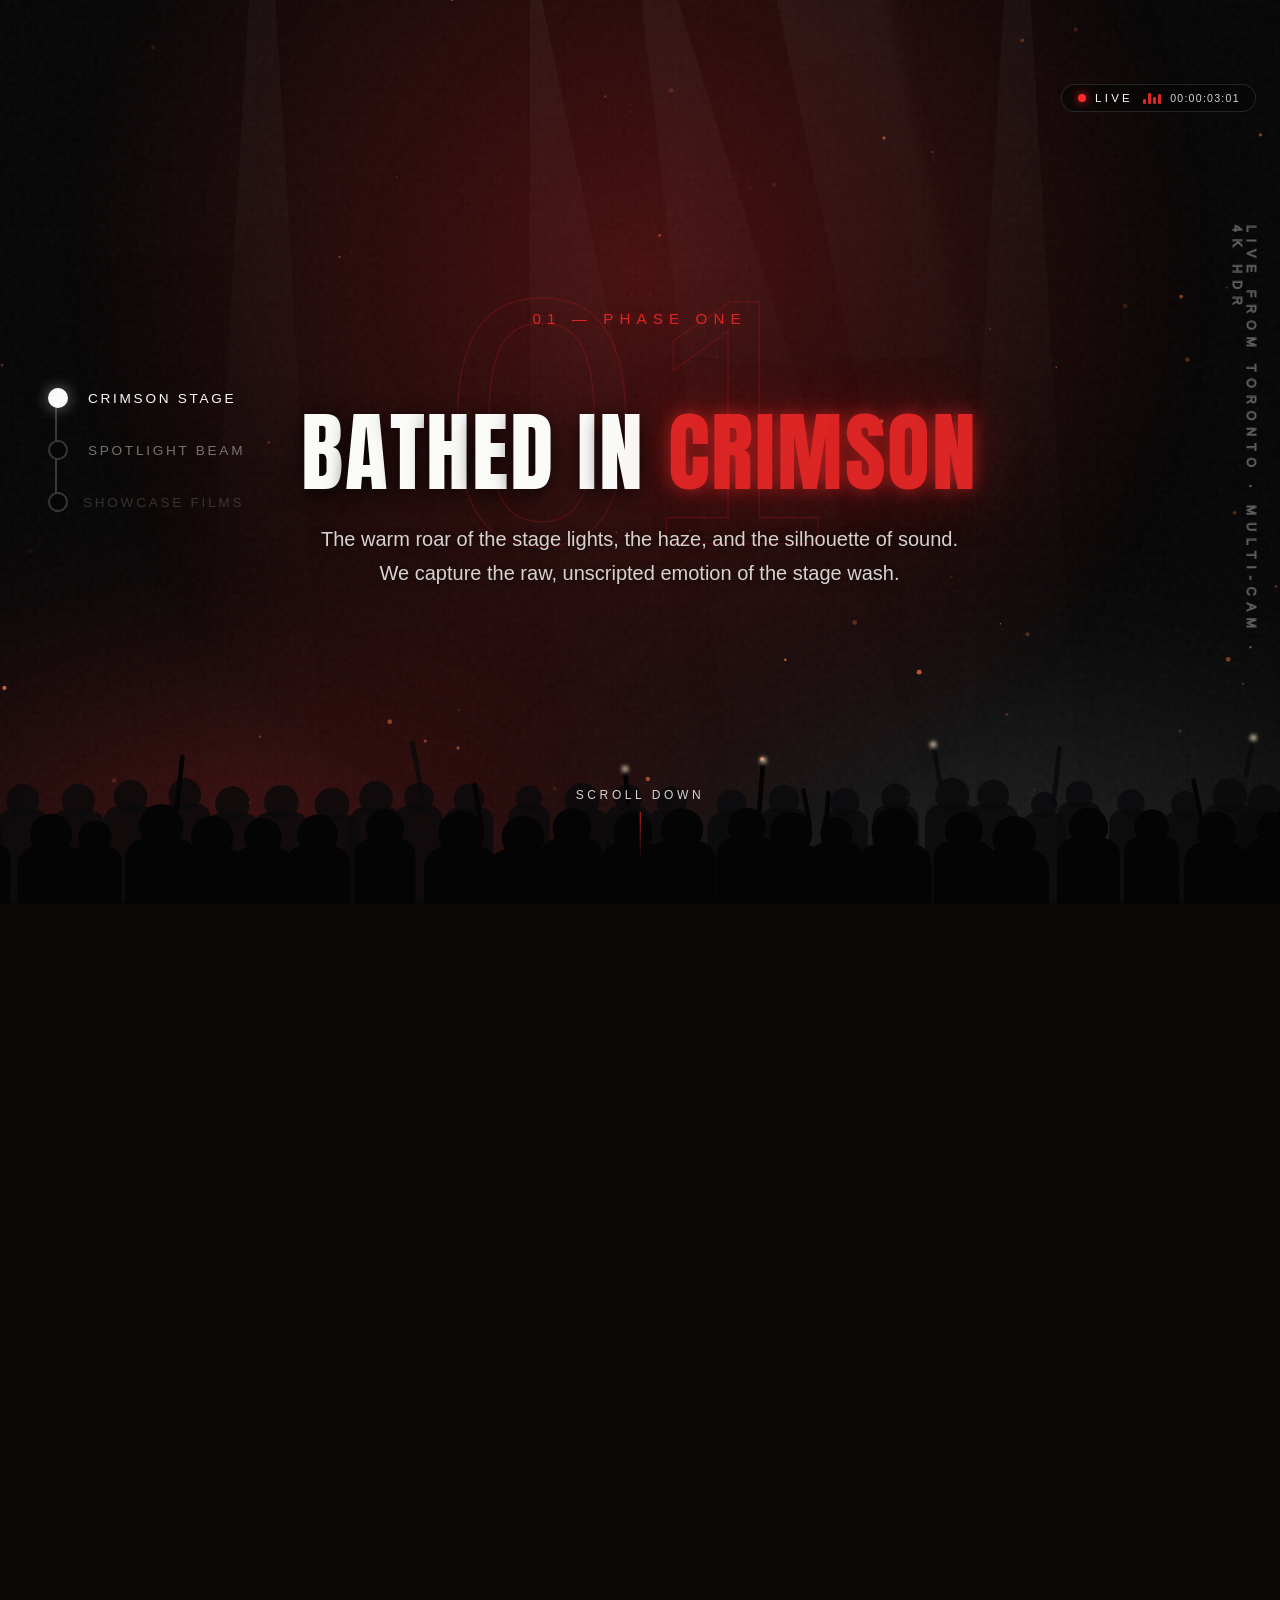
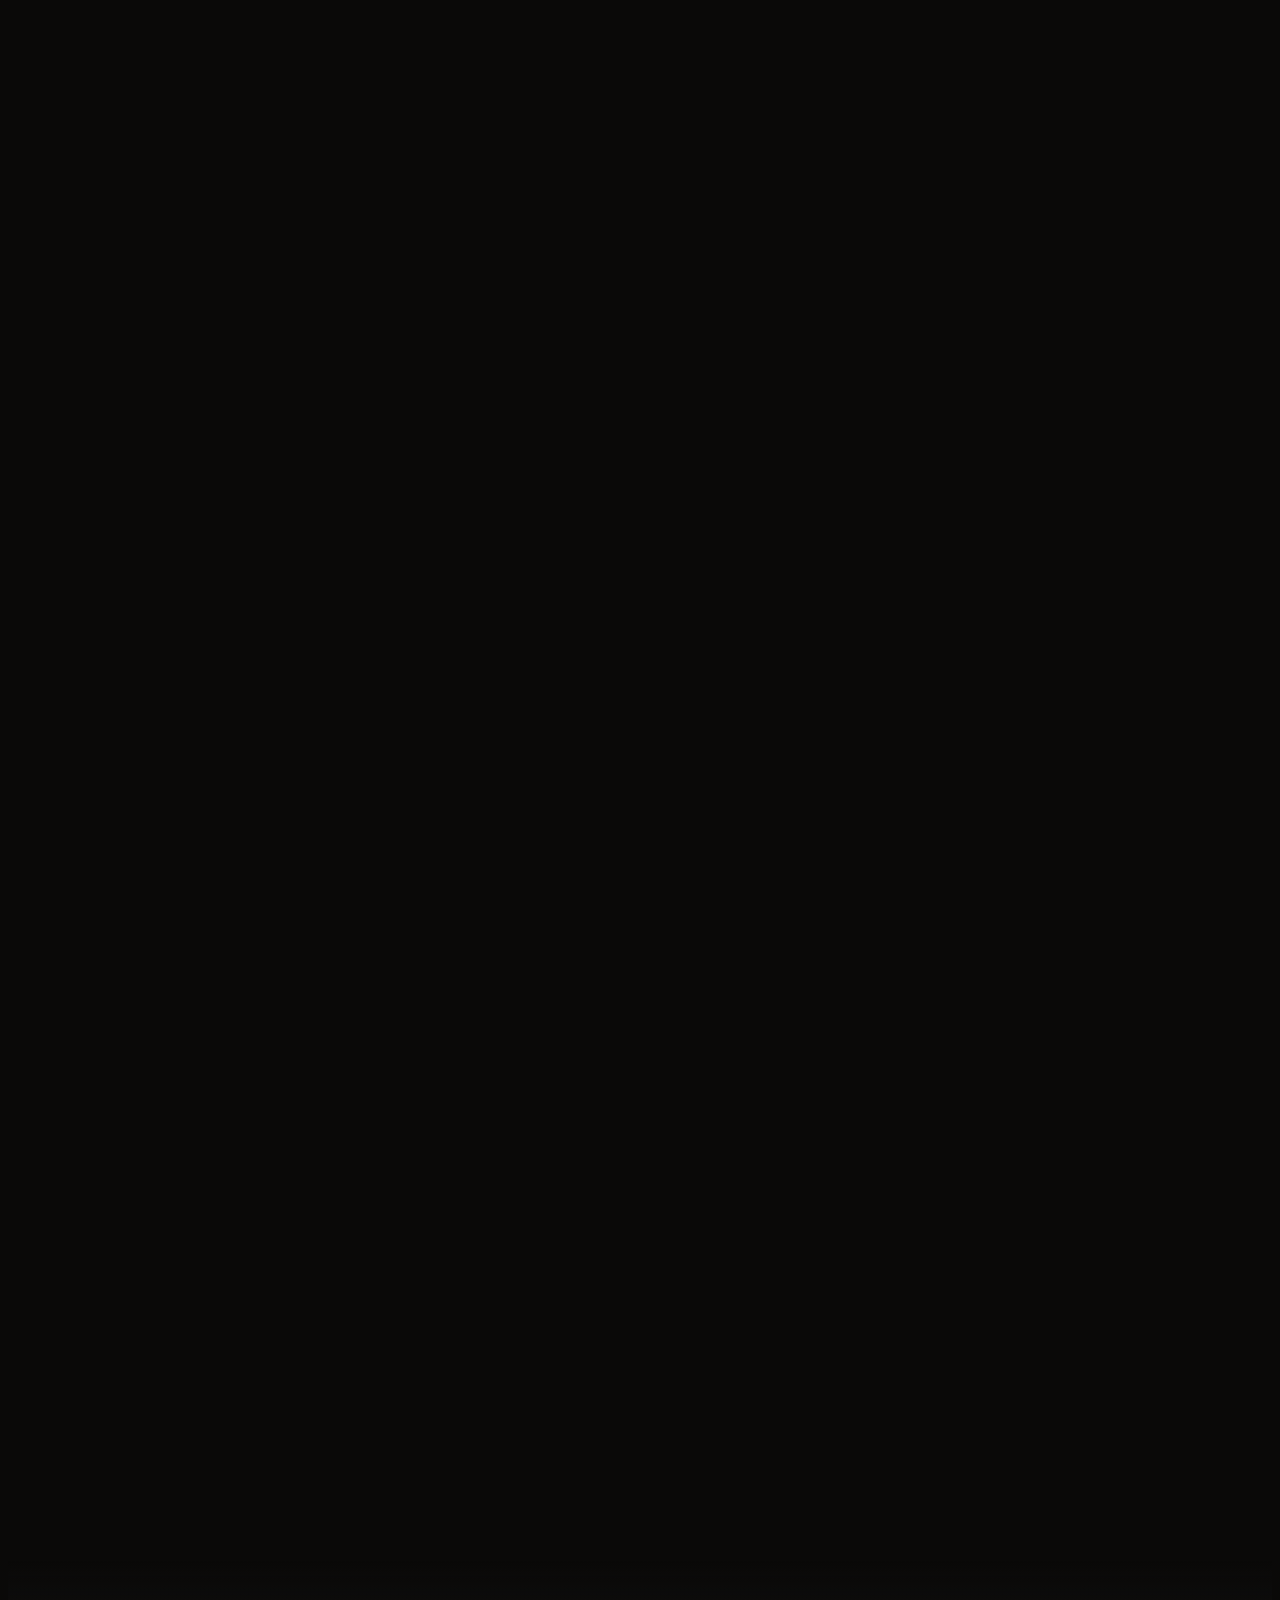
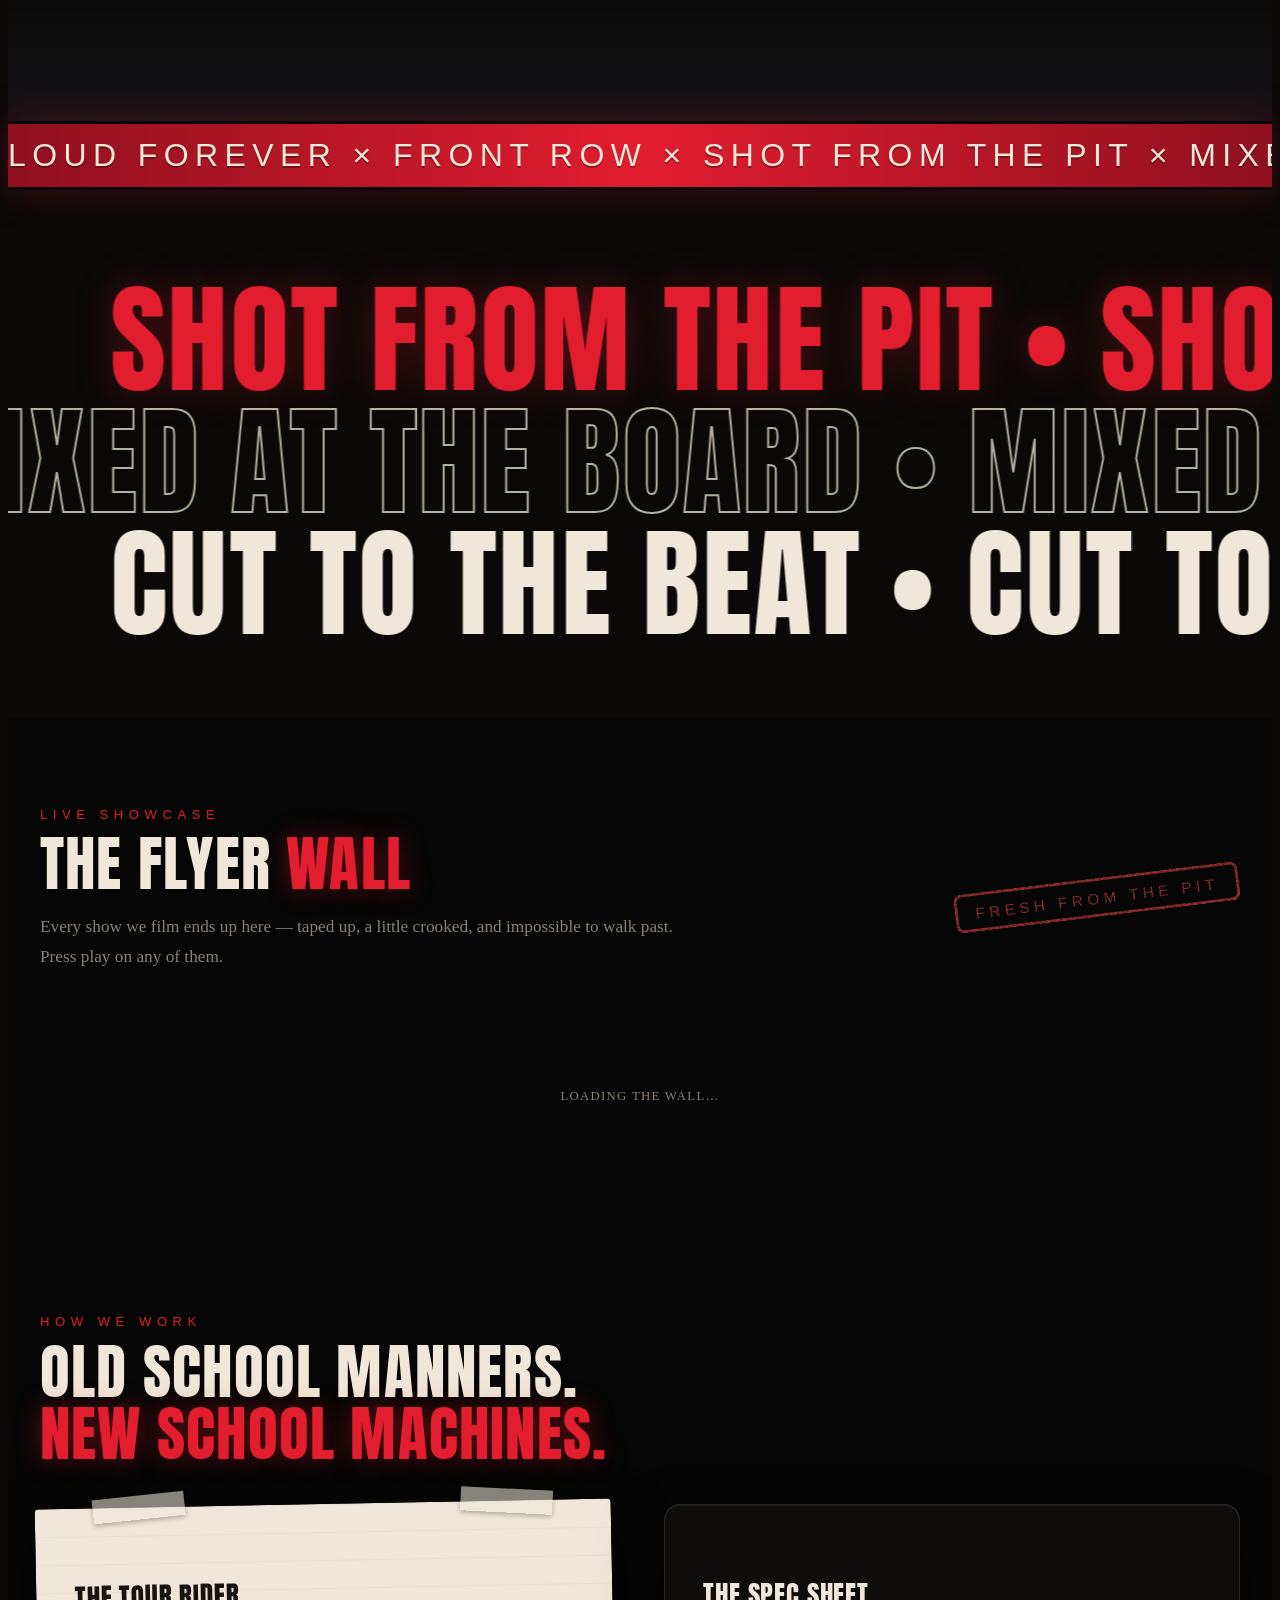
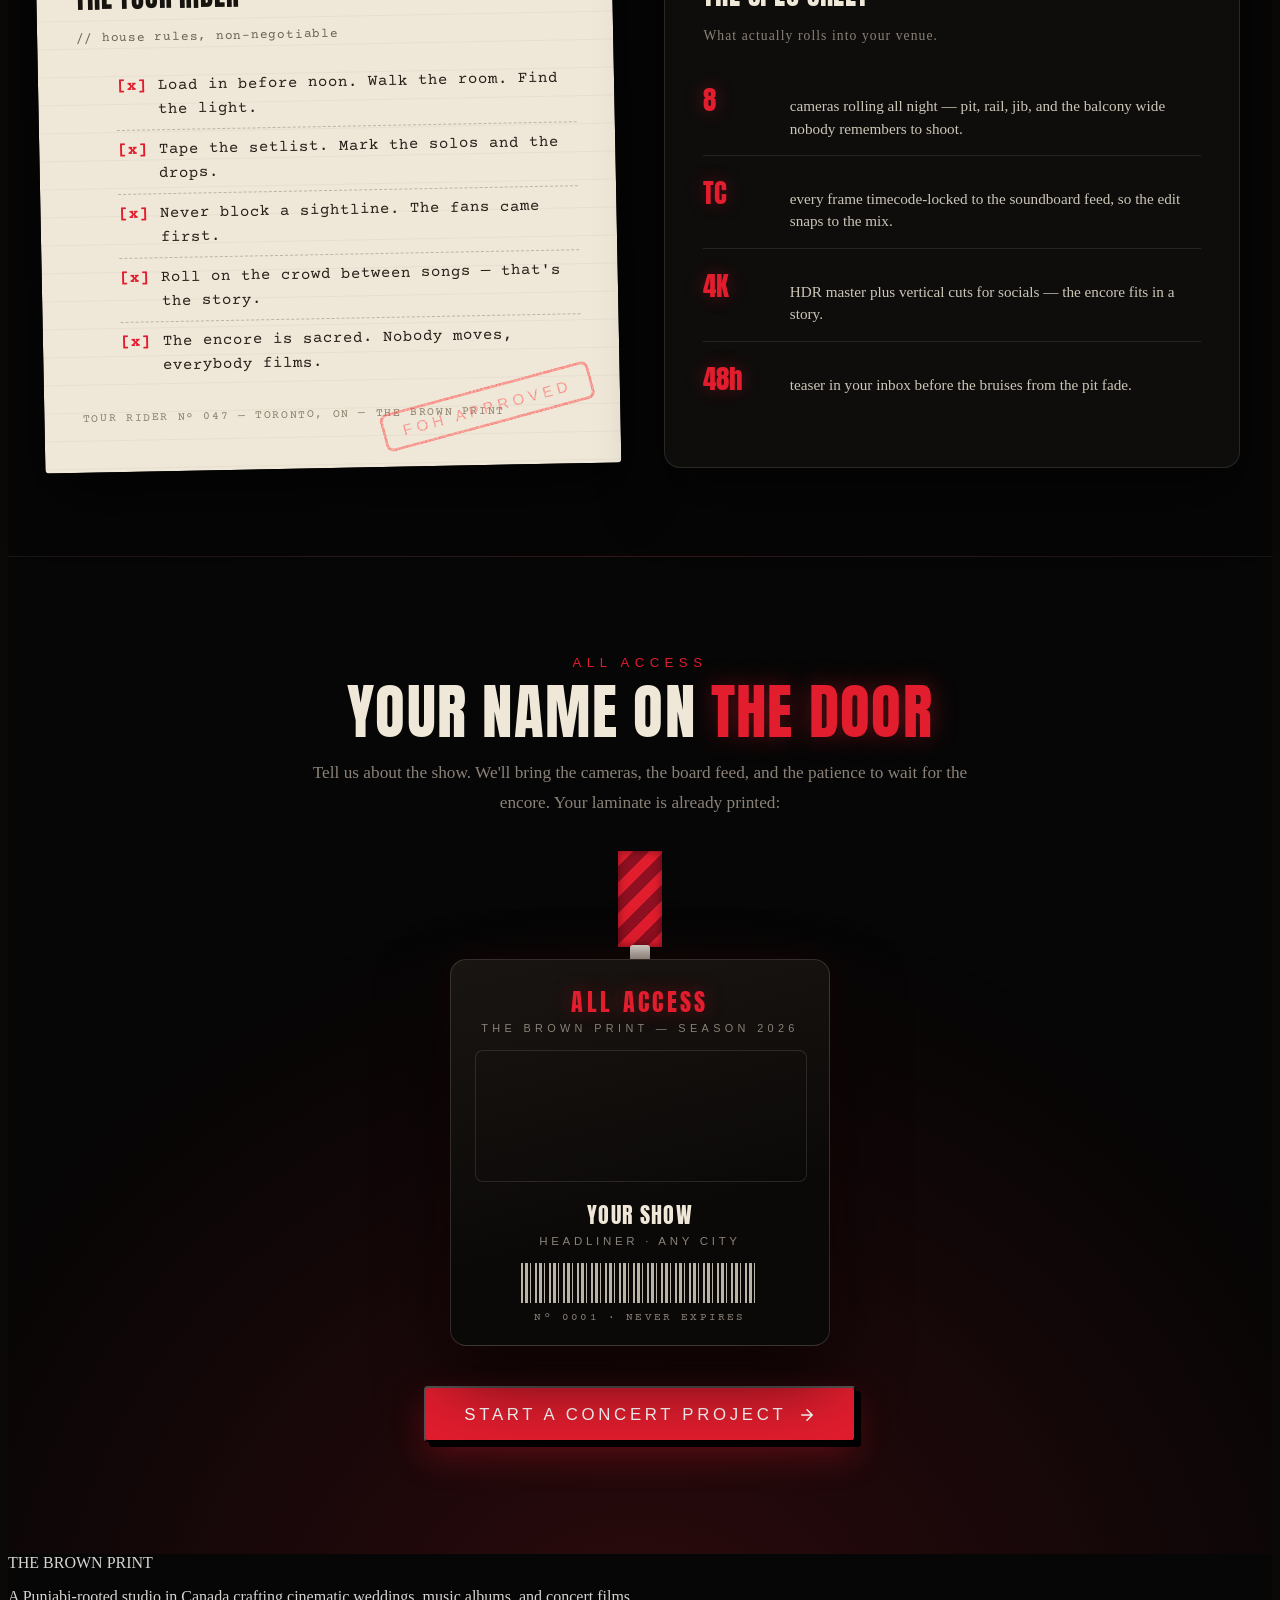
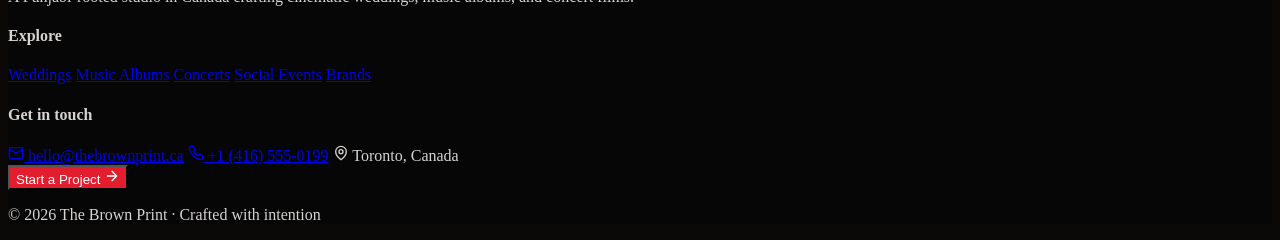
==== concert5.html @ 289895ee "Add files via upload" ====
<!doctype html>
<html lang="en">

<head>
  <meta charset="UTF-8" />
  <meta name="viewport" content="width=device-width, initial-scale=1.0" />
  <script>document.documentElement.classList.add(("startViewTransition" in document) ? "vt-native" : "vt-fallback");</script>
  <title>The Poster Edition — Concert Films — The Brown Print</title>
  <meta name="description"
    content="Concert films by The Brown Print, printed like a gig poster — marquee lights, flyer walls, tour riders, and an all-access pass with your name on it." />
  <meta name="theme-color" content="#0a0908" />
  <link rel="icon"
    href="data:image/svg+xml,%3Csvg xmlns='http://www.w3.org/2000/svg' viewBox='0 0 64 64'%3E%3Crect width='64' height='64' rx='12' fill='%230c0a09'/%3E%3Ctext x='32' y='45' font-family='Georgia,serif' font-size='36' font-style='italic' fill='%23f59e0b' text-anchor='middle'%3EB%3C/text%3E%3C/svg%3E" />
  <link rel="preconnect" href="https://fonts.googleapis.com" />
  <link rel="preconnect" href="https://fonts.gstatic.com" crossorigin />

  <link rel="stylesheet" href="css/style.css" />
  <link rel="stylesheet" href="css/enhancements.css" />
  <link rel="stylesheet" href="css/tbp-transition.css" />
  <!-- Page faces: straight poster grotesque + typewriter for the rider -->
  <link href="https://fonts.googleapis.com/css2?family=Anton&family=Courier+Prime:wght@400;700&display=swap"
    rel="stylesheet" />

  <script id="tbp-arriving-init">
    try {
      if (sessionStorage.getItem("tbp-wipe")) {
        document.documentElement.classList.add("tbp-arriving");
      }
    } catch (e) { }
  </script>

  <style>
    /* ============================================================
       CONCERT5 — THE POSTER EDITION
       Old school: marquee bulbs, gig-flyer wall, tour rider paper,
       rubber stamps, backstage pass on a lanyard.
       Fully modern: giant kinetic type, halftone print texture,
       neo-brutalist buttons, tight mosaic grid.
       ============================================================ */

    :root {
      --m5-ink: #0a0908;
      --m5-coal: #131110;
      --m5-paper: #efe7d7;
      --m5-paper-dark: #e0d5bd;
      --m5-red: #e11d2e;
      --m5-red-deep: #8f1020;
      --m5-bulb: #ffc95e;
      --m5-smoke: #8a8177;
    }

    html,
    body {
      background-color: var(--m5-ink);
    }

    body.m5-page {
      color: var(--m5-paper);
      overflow-x: hidden;
    }

    /* This page speaks poster-red: nav, buttons, focus rings */
    body.m5-page .nav-link.active,
    body.m5-page .nav-link:hover {
      color: #ff4d4d;
    }

    body.m5-page .nav-cta {
      background: var(--m5-red);
      color: #fff;
    }

    body.m5-page .nav-cta:hover {
      background: #ff4d4d;
    }

    body.m5-page .footer .btn-amber {
      background: var(--m5-red);
      color: #fff;
    }

    body.m5-page .footer .btn-amber:hover {
      background: #ff4d4d;
    }

    body.m5-page a:focus-visible,
    body.m5-page button:focus-visible {
      outline-color: #ff4d4d;
    }

    /* ---------- PRINT TEXTURE (halftone over everything) ---------- */
    .m5-halftone {
      position: fixed;
      inset: 0;
      z-index: 3;
      pointer-events: none;
      opacity: 0.05;
      background-image: radial-gradient(circle, #fff 1px, transparent 1.3px);
      background-size: 6px 6px;
      mix-blend-mode: overlay;
    }

    /* ---------- TYPE HELPERS ---------- */
    .m5-anton {
      font-family: 'Anton', 'Bebas Neue', sans-serif;
      font-weight: 400;
      text-transform: uppercase;
    }

    .m5-kicker {
      font-family: 'Bebas Neue', sans-serif;
      font-size: 0.82rem;
      letter-spacing: 0.42em;
      text-transform: uppercase;
      color: var(--m5-red);
    }

    .m5-h2 {
      font-family: 'Anton', 'Bebas Neue', sans-serif;
      font-weight: 400;
      font-size: clamp(2.2rem, 5.5vw, 3.8rem);
      line-height: 1.02;
      letter-spacing: 0.02em;
      text-transform: uppercase;
      color: var(--m5-paper);
      margin: 0.6rem 0 1rem;
    }

    .m5-h2 .red {
      color: var(--m5-red);
      text-shadow: 0 0 26px rgba(225, 29, 46, 0.4);
    }

    .m5-lead {
      color: var(--m5-smoke);
      font-size: 1.08rem;
      line-height: 1.75;
      max-width: 42rem;
    }

    /* ============================================================
       HERO — THE MARQUEE
       ============================================================ */
    .m5-hero {
      position: relative;
      min-height: 100vh;
      min-height: 100svh;
      display: flex;
      flex-direction: column;
      align-items: center;
      justify-content: center;
      gap: 2.25rem;
      padding: 7.5rem 1.25rem 4.5rem;
      overflow: hidden;
      background:
        linear-gradient(to bottom, rgba(10, 9, 8, 0.82), rgba(10, 9, 8, 0.55) 45%, var(--m5-ink)),
        url("media/concert3/bg1.jpeg") center 30% / cover no-repeat;
    }

    .m5-hero::after {
      content: "";
      position: absolute;
      inset: 0;
      background: radial-gradient(ellipse at 50% 42%, transparent 35%, rgba(5, 4, 4, 0.75));
      pointer-events: none;
    }

    /* the sign itself */
    .m5-marquee {
      position: relative;
      z-index: 2;
      max-width: 56rem;
      width: min(100%, 56rem);
      padding: clamp(1.6rem, 3.5vw, 2.4rem);
      background: linear-gradient(180deg, #1b1510, #0c0a08);
      border-radius: 14px;
      box-shadow:
        0 40px 90px rgba(0, 0, 0, 0.75),
        0 0 70px rgba(255, 201, 94, 0.12),
        inset 0 1px 0 rgba(255, 255, 255, 0.06);
    }

    .m5-marquee-inner {
      position: relative;
      border: 2px solid rgba(255, 201, 94, 0.28);
      border-radius: 8px;
      padding: clamp(1.8rem, 4.5vw, 3.2rem) clamp(1.25rem, 5vw, 3.5rem);
      text-align: center;
      background:
        radial-gradient(circle at 50% -10%, rgba(255, 201, 94, 0.12), transparent 55%),
        #0b0908;
    }

    .m5-presents {
      display: block;
      font-family: 'Bebas Neue', sans-serif;
      font-size: 0.8rem;
      letter-spacing: 0.5em;
      text-transform: uppercase;
      color: var(--m5-bulb);
      margin-bottom: 1.1rem;
      opacity: 0.9;
    }

    .m5-title {
      font-family: 'Anton', 'Bebas Neue', sans-serif;
      font-weight: 400;
      font-size: clamp(2.5rem, 7.5vw, 5.4rem);
      line-height: 1.02;
      letter-spacing: 0.02em;
      text-transform: uppercase;
      color: #f8f1e0;
      text-shadow: 0 0 34px rgba(255, 201, 94, 0.3), 0 4px 0 rgba(0, 0, 0, 0.55);
    }

    .m5-title .red {
      display: block;
      color: var(--m5-red);
      text-shadow: 0 0 30px rgba(225, 29, 46, 0.55), 0 4px 0 rgba(0, 0, 0, 0.55);
    }

    /* chasing bulbs around the sign */
    .m5-bulbs {
      position: absolute;
      inset: 9px;
      pointer-events: none;
    }

    .m5-bulb {
      position: absolute;
      width: 9px;
      height: 9px;
      border-radius: 50%;
      transform: translate(-50%, -50%);
      background: #4a3418;
      animation: m5BulbGlow 1.05s linear infinite;
    }

    @keyframes m5BulbGlow {

      0%,
      100% {
        background: #4a3418;
        box-shadow: none;
      }

      50% {
        background: var(--m5-bulb);
        box-shadow: 0 0 10px 2px rgba(255, 201, 94, 0.85);
      }
    }

    /* TONIGHT ONLY sticker — 12-point starburst */
    .m5-burst {
      position: absolute;
      top: -34px;
      right: -18px;
      z-index: 3;
      width: 122px;
      height: 122px;
      display: flex;
      flex-direction: column;
      align-items: center;
      justify-content: center;
      gap: 0.1rem;
      text-align: center;
      background: var(--m5-red);
      color: #fff;
      clip-path: polygon(100% 50%, 86.7% 59.8%, 93.3% 75%, 76.9% 76.9%, 75% 93.3%, 59.8% 86.7%, 50% 100%, 40.2% 86.7%, 25% 93.3%, 23.1% 76.9%, 6.7% 75%, 13.3% 59.8%, 0% 50%, 13.3% 40.2%, 6.7% 25%, 23.1% 23.1%, 25% 6.7%, 40.2% 13.3%, 50% 0%, 59.8% 13.3%, 75% 6.7%, 76.9% 23.1%, 93.3% 25%, 86.7% 40.2%);
      font-family: 'Bebas Neue', sans-serif;
      letter-spacing: 0.14em;
      text-transform: uppercase;
      animation: m5Wobble 6s ease-in-out infinite alternate;
      filter: drop-shadow(0 10px 22px rgba(225, 29, 46, 0.45));
    }

    .m5-burst b {
      font-size: 1.05rem;
      font-weight: 400;
      line-height: 1;
    }

    .m5-burst small {
      font-size: 0.58rem;
      letter-spacing: 0.28em;
      opacity: 0.9;
    }

    @keyframes m5Wobble {
      from {
        transform: rotate(6deg);
      }

      to {
        transform: rotate(16deg);
      }
    }

    /* date strip under the sign */
    .m5-datestrip {
      position: relative;
      z-index: 2;
      display: flex;
      flex-wrap: wrap;
      justify-content: center;
      gap: 0.4rem 1.4rem;
      font-family: 'Bebas Neue', sans-serif;
      font-size: 0.85rem;
      letter-spacing: 0.3em;
      text-transform: uppercase;
      color: var(--m5-smoke);
    }

    .m5-datestrip strong {
      color: var(--m5-paper);
      font-weight: 400;
    }

    .m5-datestrip .sep {
      color: var(--m5-red);
    }

    .m5-scrollcue {
      position: relative;
      z-index: 2;
      display: flex;
      flex-direction: column;
      align-items: center;
      gap: 0.55rem;
      font-family: 'Bebas Neue', sans-serif;
      font-size: 0.72rem;
      letter-spacing: 0.34em;
      text-transform: uppercase;
      color: var(--m5-smoke);
    }

    .m5-scrollcue i {
      width: 1px;
      height: 44px;
      background: linear-gradient(to bottom, var(--m5-red), transparent);
      animation: m5Cue 2s ease-in-out infinite;
    }

    @keyframes m5Cue {

      0%,
      100% {
        transform: scaleY(0.35);
        opacity: 0.25;
      }

      50% {
        transform: scaleY(1);
        opacity: 1;
      }
    }

    /* ============================================================
       RED MARQUEE TICKER
       ============================================================ */
    .m5-ticker {
      position: relative;
      overflow: hidden;
      white-space: nowrap;
      padding: 0.8rem 0;
      background: linear-gradient(90deg, var(--m5-red-deep), var(--m5-red) 50%, var(--m5-red-deep));
      border-top: 3px solid var(--m5-ink);
      border-bottom: 3px solid var(--m5-ink);
      box-shadow: 0 0 40px rgba(225, 29, 46, 0.25);
      pointer-events: none;
    }

    .m5-ticker-track {
      display: inline-flex;
      will-change: transform;
      animation: m5Ticker 28s linear infinite;
    }

    .m5-ticker-track>span {
      display: inline-block;
      padding-right: 2.4rem;
      font-family: 'Bebas Neue', sans-serif;
      font-size: clamp(1.3rem, 2.6vw, 2rem);
      letter-spacing: 0.2em;
      text-transform: uppercase;
      color: var(--m5-paper);
      text-shadow: 0 2px 0 rgba(0, 0, 0, 0.3);
    }

    @keyframes m5Ticker {
      to {
        transform: translateX(-50%);
      }
    }

    /* ============================================================
       KINETIC TYPE — rows slide against the scroll
       ============================================================ */
    .m5-kinetic {
      padding: 5.5rem 0 4.5rem;
      overflow: hidden;
      background: var(--m5-ink);
    }

    .m5-row {
      display: block;
      text-align: center;
      white-space: nowrap;
      font-family: 'Anton', 'Bebas Neue', sans-serif;
      font-weight: 400;
      font-size: clamp(3rem, 9.5vw, 7.5rem);
      line-height: 1.02;
      letter-spacing: 0.02em;
      text-transform: uppercase;
      will-change: transform;
    }

    .m5-row--red {
      color: var(--m5-red);
      text-shadow: 0 0 40px rgba(225, 29, 46, 0.3);
    }

    .m5-row--outline {
      color: transparent;
      -webkit-text-stroke: 2px rgba(239, 231, 215, 0.75);
    }

    .m5-row--paper {
      color: var(--m5-paper);
    }

    @supports not (-webkit-text-stroke: 1px #fff) {
      .m5-row--outline {
        color: rgba(239, 231, 215, 0.35);
      }
    }

    /* ============================================================
       THE FLYER WALL (video grid from content.js)
       ============================================================ */
    .m5-section {
      position: relative;
      max-width: 76rem;
      margin: 0 auto;
      padding: 5.5rem 2rem;
    }

    .m5-head {
      display: flex;
      align-items: flex-end;
      justify-content: space-between;
      gap: 2rem;
      flex-wrap: wrap;
      margin-bottom: 1rem;
    }

    /* rubber stamp */
    .m5-stamp {
      flex-shrink: 0;
      align-self: center;
      font-family: 'Bebas Neue', sans-serif;
      font-size: 0.95rem;
      letter-spacing: 0.3em;
      text-transform: uppercase;
      color: #ff4d4d;
      border: 3px solid #ff4d4d;
      border-radius: 8px;
      padding: 0.55rem 1.1rem 0.45rem;
      transform: rotate(-7deg);
      opacity: 0.85;
      mask-image: url("data:image/svg+xml,%3Csvg xmlns='http://www.w3.org/2000/svg' width='120' height='120'%3E%3Cfilter id='r'%3E%3CfeTurbulence type='fractalNoise' baseFrequency='0.55' numOctaves='2'/%3E%3CfeColorMatrix values='0 0 0 0 1 0 0 0 0 1 0 0 0 0 1 0 0 0 0.9 0.12'/%3E%3C/filter%3E%3Crect width='120' height='120' fill='%23fff' filter='url(%23r)'/%3E%3C/svg%3E");
      -webkit-mask-image: url("data:image/svg+xml,%3Csvg xmlns='http://www.w3.org/2000/svg' width='120' height='120'%3E%3Cfilter id='r'%3E%3CfeTurbulence type='fractalNoise' baseFrequency='0.55' numOctaves='2'/%3E%3CfeColorMatrix values='0 0 0 0 1 0 0 0 0 1 0 0 0 0 1 0 0 0 0.9 0.12'/%3E%3C/filter%3E%3Crect width='120' height='120' fill='%23fff' filter='url(%23r)'/%3E%3C/svg%3E");
    }

    /* mosaic of taped flyers */
    #concertGrid {
      margin-top: 2.25rem;
      display: grid;
      grid-template-columns: repeat(4, 1fr);
      grid-auto-rows: 175px;
      grid-auto-flow: dense;
      gap: 1.35rem;
    }

    #concertGrid .work-card.tall {
      grid-row: auto;
    }

    #concertGrid .work-card:nth-child(1) {
      grid-column: span 2;
      grid-row: span 2;
    }

    #concertGrid .work-card:nth-child(3) {
      grid-row: span 2;
    }

    #concertGrid .work-card:nth-child(5),
    #concertGrid .work-card:nth-child(6) {
      grid-column: span 2;
    }

    /* flyer look: cream print border, tape, tilt */
    body.m5-page .work-card {
      position: relative;
      border-radius: 3px;
      overflow: hidden;
      border: none;
      background: var(--m5-paper);
      box-shadow: 0 18px 38px rgba(0, 0, 0, 0.55);
      transition: transform 0.45s cubic-bezier(0.2, 0.8, 0.2, 1), box-shadow 0.45s ease;
    }

    body.m5-page .work-card img {
      position: absolute;
      inset: 9px;
      width: calc(100% - 18px);
      height: calc(100% - 18px);
      object-fit: cover;
      filter: saturate(0.92) contrast(1.04);
      transition: transform 0.7s cubic-bezier(0.2, 0.8, 0.2, 1);
    }

    body.m5-page .work-card:hover img {
      transform: scale(1.045);
    }

    #concertGrid .work-card:nth-child(odd) {
      transform: rotate(-1.1deg);
    }

    #concertGrid .work-card:nth-child(even) {
      transform: rotate(0.9deg);
    }

    #concertGrid .work-card:hover {
      transform: rotate(0deg) translateY(-8px);
      box-shadow: 0 30px 55px rgba(0, 0, 0, 0.65), 0 0 30px rgba(225, 29, 46, 0.15);
      z-index: 4;
    }

    /* masking tape across the top of every flyer */
    body.m5-page .work-card::before {
      content: "";
      position: absolute;
      top: 1px;
      left: 50%;
      width: 96px;
      height: 20px;
      transform: translateX(-50%) rotate(-2.5deg);
      background: rgba(240, 235, 218, 0.5);
      box-shadow: 0 2px 5px rgba(0, 0, 0, 0.3);
      z-index: 6;
      pointer-events: none;
    }

    #concertGrid .work-card:nth-child(even)::before {
      transform: translateX(-50%) rotate(2deg);
    }

    /* headliner corner banner on the lead flyer */
    #concertGrid .work-card:nth-child(1)::after {
      content: "Headliner";
      position: absolute;
      top: 22px;
      left: -34px;
      z-index: 6;
      transform: rotate(-45deg);
      width: 150px;
      text-align: center;
      font-family: 'Bebas Neue', sans-serif;
      font-size: 0.78rem;
      letter-spacing: 0.3em;
      text-transform: uppercase;
      padding: 0.4rem 0 0.3rem;
      background: var(--m5-red);
      color: #fff;
      box-shadow: 0 4px 14px rgba(0, 0, 0, 0.4);
      pointer-events: none;
    }

    body.m5-page .work-card-shade {
      position: absolute;
      inset: 9px;
      z-index: 2;
      background: linear-gradient(to bottom, transparent 42%, rgba(8, 6, 5, 0.92));
      pointer-events: none;
    }

    body.m5-page .work-card-play {
      position: absolute;
      top: 50%;
      left: 50%;
      transform: translate(-50%, -50%) scale(0.9);
      z-index: 4;
      opacity: 0;
      transition: all 0.35s cubic-bezier(0.2, 0.8, 0.2, 1);
    }

    body.m5-page .work-card:hover .work-card-play {
      opacity: 1;
      transform: translate(-50%, -50%) scale(1);
    }

    body.m5-page .play-btn {
      width: 62px;
      height: 62px;
      background: var(--m5-red);
      color: #fff;
      box-shadow: 4px 4px 0 rgba(0, 0, 0, 0.55);
    }

    body.m5-page .work-card-caption {
      position: absolute;
      bottom: 9px;
      left: 9px;
      right: 9px;
      padding: 1.1rem 1.2rem;
      z-index: 4;
      pointer-events: none;
      transform: none;
      background: none;
    }

    body.m5-page .work-card-caption h3 {
      font-family: 'Anton', 'Bebas Neue', sans-serif;
      font-weight: 400;
      font-size: 1.25rem;
      letter-spacing: 0.05em;
      text-transform: uppercase;
      color: #fff;
      margin-bottom: 0.3rem;
      text-shadow: 0 2px 8px rgba(0, 0, 0, 0.5);
    }

    body.m5-page .work-card-caption .meta {
      font-family: 'Bebas Neue', sans-serif;
      font-size: 0.75rem;
      letter-spacing: 0.24em;
      text-transform: uppercase;
      color: #ff6b6b;
    }

    body.m5-page .work-card-caption .sub {
      font-size: 0.8rem;
      color: rgba(239, 231, 215, 0.75);
    }

    /* ============================================================
       OLD SCHOOL vs NEW SCHOOL
       ============================================================ */
    .m5-split {
      display: grid;
      grid-template-columns: 1fr 1fr;
      gap: 3rem;
      align-items: stretch;
      margin-top: 2.5rem;
    }

    /* the tour rider — typewriter on paper */
    .m5-rider {
      position: relative;
      background:
        linear-gradient(180deg, rgba(0, 0, 0, 0.035) 0 1px, transparent 1px 28px),
        var(--m5-paper);
      background-size: 100% 28px, auto;
      color: #262019;
      border-radius: 4px;
      padding: 2.6rem 2.4rem 2.2rem;
      transform: rotate(-1.1deg);
      box-shadow: 0 26px 55px rgba(0, 0, 0, 0.6);
    }

    /* two bits of tape holding the rider up */
    .m5-rider::before,
    .m5-rider::after {
      content: "";
      position: absolute;
      top: -12px;
      width: 92px;
      height: 24px;
      background: rgba(240, 235, 218, 0.55);
      box-shadow: 0 2px 5px rgba(0, 0, 0, 0.28);
    }

    .m5-rider::before {
      left: 10%;
      transform: rotate(-5deg);
    }

    .m5-rider::after {
      right: 10%;
      transform: rotate(4deg);
    }

    .m5-rider h3 {
      font-family: 'Anton', 'Bebas Neue', sans-serif;
      font-weight: 400;
      font-size: 1.7rem;
      letter-spacing: 0.03em;
      text-transform: uppercase;
      margin-bottom: 0.4rem;
      color: #17130e;
    }

    .m5-rider .m5-rider-sub {
      font-family: 'Courier Prime', monospace;
      font-size: 0.8rem;
      letter-spacing: 0.06em;
      color: #6b6154;
      margin-bottom: 1.4rem;
    }

    .m5-rider ul {
      list-style: none;
      font-family: 'Courier Prime', monospace;
      font-size: 0.98rem;
      line-height: 1.5;
    }

    .m5-rider li {
      display: flex;
      gap: 0.7rem;
      padding: 0.5rem 0;
      border-bottom: 1px dashed rgba(38, 32, 25, 0.25);
    }

    .m5-rider li:last-child {
      border-bottom: 0;
    }

    .m5-rider li::before {
      content: "[x]";
      color: var(--m5-red);
      font-weight: 700;
      flex-shrink: 0;
    }

    .m5-rider .m5-rider-serial {
      margin-top: 1.6rem;
      font-family: 'Courier Prime', monospace;
      font-size: 0.72rem;
      letter-spacing: 0.14em;
      text-transform: uppercase;
      color: #8a7f6d;
    }

    .m5-rider .m5-stamp {
      position: absolute;
      right: 1.6rem;
      bottom: 2.4rem;
      transform: rotate(-14deg);
    }

    /* the modern side — dark glass spec sheet */
    .m5-tech {
      background: rgba(19, 17, 16, 0.72);
      border: 1px solid rgba(239, 231, 215, 0.12);
      border-radius: 16px;
      padding: 2.6rem 2.4rem;
      backdrop-filter: blur(14px);
      -webkit-backdrop-filter: blur(14px);
      box-shadow: 0 30px 60px rgba(0, 0, 0, 0.5), inset 0 1px 0 rgba(255, 255, 255, 0.06);
    }

    .m5-tech h3 {
      font-family: 'Anton', 'Bebas Neue', sans-serif;
      font-weight: 400;
      font-size: 1.7rem;
      letter-spacing: 0.03em;
      text-transform: uppercase;
      color: var(--m5-paper);
      margin-bottom: 0.4rem;
    }

    .m5-tech .m5-tech-sub {
      font-size: 0.85rem;
      letter-spacing: 0.08em;
      color: var(--m5-smoke);
      margin-bottom: 1.2rem;
    }

    .m5-spec {
      display: flex;
      align-items: baseline;
      gap: 1.2rem;
      padding: 0.95rem 0;
      border-bottom: 1px solid rgba(239, 231, 215, 0.1);
    }

    .m5-spec:last-child {
      border-bottom: 0;
    }

    .m5-spec b {
      font-family: 'Anton', 'Bebas Neue', sans-serif;
      font-weight: 400;
      font-size: 1.7rem;
      color: var(--m5-red);
      min-width: 4.2rem;
      text-shadow: 0 0 18px rgba(225, 29, 46, 0.35);
    }

    .m5-spec span {
      color: rgba(239, 231, 215, 0.85);
      font-size: 0.95rem;
      line-height: 1.5;
    }

    /* ============================================================
       ALL-ACCESS PASS CTA
       ============================================================ */
    .m5-cta {
      position: relative;
      text-align: center;
      padding: 6rem 1.5rem 7rem;
      background: radial-gradient(circle at 50% 115%, rgba(225, 29, 46, 0.18), transparent 62%);
      border-top: 1px solid rgba(239, 231, 215, 0.06);
      overflow: hidden;
    }

    .m5-lanyard {
      display: flex;
      flex-direction: column;
      align-items: center;
      margin: 2rem auto 2.5rem;
      transform-origin: 50% 0;
      animation: m5Swing 5.6s ease-in-out infinite alternate;
      will-change: transform;
    }

    .m5-lanyard:hover {
      animation-play-state: paused;
    }

    @keyframes m5Swing {
      from {
        transform: rotate(-2.2deg);
      }

      to {
        transform: rotate(2.2deg);
      }
    }

    .m5-strap {
      width: 44px;
      height: 96px;
      background: repeating-linear-gradient(-45deg, var(--m5-red) 0 11px, var(--m5-red-deep) 11px 22px);
      box-shadow: inset 0 0 8px rgba(0, 0, 0, 0.45);
    }

    .m5-clip {
      width: 20px;
      height: 16px;
      background: linear-gradient(180deg, #d8d4cc, #8f8a80);
      border-radius: 3px;
      margin-top: -2px;
      box-shadow: 0 2px 5px rgba(0, 0, 0, 0.5);
    }

    .m5-pass {
      width: min(330px, 88vw);
      margin-top: -2px;
      background: linear-gradient(165deg, #191512, #0b0908 65%);
      border: 1px solid rgba(239, 231, 215, 0.16);
      border-radius: 16px;
      padding: 1.5rem 1.5rem 1.3rem;
      text-align: center;
      box-shadow: 0 34px 70px rgba(0, 0, 0, 0.65), 0 0 34px rgba(225, 29, 46, 0.08);
    }

    .m5-pass-head {
      font-family: 'Anton', 'Bebas Neue', sans-serif;
      font-weight: 400;
      font-size: 1.5rem;
      letter-spacing: 0.14em;
      text-transform: uppercase;
      color: var(--m5-red);
      text-shadow: 0 0 20px rgba(225, 29, 46, 0.4);
    }

    .m5-pass-tour {
      font-family: 'Bebas Neue', sans-serif;
      font-size: 0.68rem;
      letter-spacing: 0.4em;
      text-transform: uppercase;
      color: var(--m5-smoke);
      margin: 0.15rem 0 1rem;
    }

    .m5-pass-photo {
      width: 100%;
      height: 130px;
      border-radius: 8px;
      overflow: hidden;
      border: 1px solid rgba(239, 231, 215, 0.12);
      background: url("media/concert3/bg2.jpeg") center 20% / cover no-repeat;
      filter: grayscale(0.35) contrast(1.05);
      margin-bottom: 1rem;
    }

    .m5-pass-name {
      font-family: 'Anton', 'Bebas Neue', sans-serif;
      font-weight: 400;
      font-size: 1.4rem;
      letter-spacing: 0.06em;
      text-transform: uppercase;
      color: var(--m5-paper);
    }

    .m5-pass-role {
      font-family: 'Bebas Neue', sans-serif;
      font-size: 0.72rem;
      letter-spacing: 0.32em;
      text-transform: uppercase;
      color: var(--m5-smoke);
      margin: 0.25rem 0 1rem;
    }

    .m5-pass-barcode {
      width: 72%;
      height: 40px;
      margin: 0 auto 0.5rem;
      opacity: 0.85;
      background:
        repeating-linear-gradient(90deg,
          rgba(239, 231, 215, 0.9) 0 2px, transparent 2px 4px,
          rgba(239, 231, 215, 0.9) 4px 7px, transparent 7px 9px,
          rgba(239, 231, 215, 0.9) 9px 10px, transparent 10px 14px);
    }

    .m5-pass-serial {
      font-family: 'Courier Prime', monospace;
      font-size: 0.68rem;
      letter-spacing: 0.2em;
      text-transform: uppercase;
      color: var(--m5-smoke);
    }

    /* neo-brutalist poster button */
    .m5-btn {
      display: inline-flex;
      align-items: center;
      gap: 0.7rem;
      background: var(--m5-red);
      color: #fff;
      font-family: 'Bebas Neue', sans-serif;
      font-size: 1.05rem;
      letter-spacing: 0.22em;
      text-transform: uppercase;
      padding: 1.05rem 2.4rem 0.95rem;
      border-radius: 4px;
      box-shadow: 5px 5px 0 #000, 0 14px 34px rgba(225, 29, 46, 0.3);
      transition: transform 0.2s ease, box-shadow 0.2s ease, background 0.2s ease;
    }

    .m5-btn:hover {
      background: #ff2f3f;
      transform: translate(-2px, -2px);
      box-shadow: 7px 7px 0 #000, 0 18px 40px rgba(225, 29, 46, 0.4);
    }

    .m5-btn:active {
      transform: translate(2px, 2px);
      box-shadow: 2px 2px 0 #000;
    }

    /* ============================================================
       RESPONSIVE
       ============================================================ */
    @media (max-width: 1023px) {
      #concertGrid {
        grid-template-columns: repeat(2, 1fr);
        grid-auto-rows: 155px;
      }

      .m5-split {
        grid-template-columns: 1fr;
        gap: 3.5rem;
      }

      .m5-rider {
        transform: rotate(-0.7deg);
      }
    }

    @media (max-width: 767px) {
      .m5-section {
        padding: 3.75rem 1.25rem;
      }

      .m5-hero {
        padding: 6.5rem 1rem 3.5rem;
        gap: 1.75rem;
      }

      .m5-burst {
        width: 96px;
        height: 96px;
        top: -26px;
        right: -8px;
      }

      .m5-burst b {
        font-size: 0.85rem;
      }

      .m5-kinetic {
        padding: 3.5rem 0 3rem;
      }

      .m5-rider,
      .m5-tech {
        padding: 2rem 1.5rem;
      }

      .m5-rider .m5-stamp {
        position: static;
        display: inline-block;
        margin-top: 1.25rem;
      }
    }

    @media (max-width: 480px) {
      #concertGrid {
        grid-auto-rows: 130px;
        gap: 0.9rem;
      }

      body.m5-page .work-card-caption {
        padding: 0.8rem 0.9rem;
      }

      body.m5-page .work-card-caption h3 {
        font-size: 0.98rem;
      }

      body.m5-page .work-card-caption .sub {
        display: none;
      }

      #concertGrid .work-card:nth-child(1)::after {
        display: none;
      }
    }

    /* ============================================================
       REDUCED MOTION — the poster stands still
       ============================================================ */
    @media (prefers-reduced-motion: reduce) {

      .m5-bulb {
        animation: none !important;
        background: var(--m5-bulb);
        box-shadow: 0 0 8px 1px rgba(255, 201, 94, 0.6);
      }

      .m5-burst,
      .m5-lanyard,
      .m5-scrollcue i,
      .m5-ticker-track {
        animation: none !important;
      }

      .m5-row {
        transform: none !important;
      }
    }

    /* ============================================================
       CONCERT3 — PREMIUM CINEMATIC SCROLL EXPERIENCE
       Theme colors drawn straight from given stage photographs:
         Phase 1 (Crimson)   → Deep red, ember orange, warm glow
         Phase 2 (Spotlight) → Charcoal void, silver-grey, spotlight beam
       ============================================================ */

    :root {
      /* Crimson Theme (1.jpeg) */
      --c3-crimson-glow: rgba(220, 38, 38, 0.35);
      --c3-crimson-accent: #dc2626;
      --c3-ember: #ea580c;
      --c3-blood-dark: #3b0705;

      /* Spotlight Theme (2.jpeg) */
      --c3-void: #060606;
      --c3-charcoal: #121214;
      --c3-silver-glow: rgba(245, 245, 247, 0.45);
      --c3-silver: #d6d3d1;
      --c3-silver-bright: #fafaf9;
      --c3-smoke: #78716c;

      /* Interactive Timeline */
      --c3-tl-dim: rgba(255, 255, 255, 0.2);
    }

    body.c3-page {
      color: var(--c3-silver);
    }

    /* ---------- FIXED SCROLLSTAGE BACKDROP ---------- */
    .c3-stage-container {
      position: fixed;
      inset: 0;
      z-index: 1;
      overflow: hidden;
      background-color: var(--c3-void);
      pointer-events: none;
    }

    .c3-stage-img {
      position: absolute;
      inset: 0;
      background-position: center;
      background-repeat: no-repeat;
      background-size: cover;
      will-change: transform, opacity, filter;
    }

    /* Layer 1 — Crimson base */
    .c3-stage-img.img-crimson {
      background-image: url("media/concert3/bg1.jpeg");
      z-index: 1;
    }

    /* Layer 1.5 — real crowd footage blended into the crimson act. */
    .c3-stage-video {
      position: absolute;
      inset: 0;
      width: 100%;
      height: 100%;
      object-fit: cover;
      z-index: 1;
      mix-blend-mode: screen;
      opacity: 0.45;
      pointer-events: none;
      will-change: opacity;
    }

    /* Layer 2 — Spotlight rise */
    .c3-stage-img.img-spotlight {
      background-image: url("media/concert3/bg2.jpeg");
      z-index: 2;
      transform: translateY(100vh);
    }

    /* Dynamic overlay gradients to tie images to background colors */
    .c3-stage-overlay {
      position: absolute;
      inset: 0;
      z-index: 3;
      pointer-events: none;
      background: radial-gradient(circle at 50% 30%, var(--c3-crimson-glow), transparent 60%);
      will-change: opacity, background;
    }

    /* SVG spotlight cone overlay */
    .c3-stage-spotlight-cone {
      position: absolute;
      left: 50%;
      top: -10%;
      z-index: 4;
      pointer-events: none;
      width: 50vw;
      height: 120vh;
      transform: translateX(-50%) rotate(-10deg);
      background: linear-gradient(to bottom, rgba(255, 255, 255, 0.4), rgba(255, 255, 255, 0.05) 50%, transparent 100%);
      clip-path: polygon(48% 0, 52% 0, 75% 100%, 25% 100%);
      filter: blur(8px);
      opacity: 0.1;
      mix-blend-mode: screen;
      transform-origin: top center;
      will-change: transform, opacity;
    }

    /* Film grain overlay texture */
    .c3-grain-overlay {
      position: fixed;
      inset: 0;
      z-index: 5;
      pointer-events: none;
      background-image: url("data:image/svg+xml,%3Csvg viewBox='0 0 200 200' xmlns='http://www.w3.org/2000/svg'%3E%3Cfilter id='noiseFilter'%3E%3CfeTurbulence type='fractalNoise' baseFrequency='0.8' numOctaves='3' stitchTiles='stitch'/%3E%3C/filter%3E%3Crect width='100%25' height='100%25' filter='url(%23noiseFilter)' opacity='0.035'/%3E%3C/svg%3E");
    }

    /* ---------- FIXED TIMELINE INDICATOR ---------- */
    .c3-timeline {
      position: fixed;
      left: 3rem;
      top: 50%;
      transform: translateY(-50%);
      z-index: 100;
      display: flex;
      flex-direction: column;
      gap: 2rem;
      pointer-events: none;
    }

    .c3-timeline-line {
      position: absolute;
      left: 7px;
      top: 0;
      bottom: 0;
      width: 2px;
      background-color: var(--c3-tl-dim);
    }

    .c3-timeline-progress {
      position: absolute;
      left: 7px;
      top: 0;
      width: 2px;
      height: 0%;
      background: linear-gradient(to bottom, var(--c3-crimson-accent), var(--c3-silver-bright));
      transition: height 0.1s ease-out;
    }

    .c3-tl-item {
      display: flex;
      align-items: center;
      gap: 1.25rem;
      position: relative;
    }

    .c3-tl-dot {
      width: 16px;
      height: 16px;
      border-radius: 50%;
      background-color: var(--c3-void);
      border: 2px solid var(--c3-tl-dim);
      transition: all 0.4s cubic-bezier(0.175, 0.885, 0.32, 1.275);
      z-index: 2;
    }

    .c3-tl-dot.active {
      border-color: var(--c3-silver-bright);
      background-color: var(--c3-silver-bright);
      box-shadow: 0 0 15px var(--c3-silver-glow);
    }

    .c3-tl-item:nth-child(1) .c3-tl-dot.active {
      border-color: var(--c3-crimson-accent);
      background-color: var(--c3-crimson-accent);
      box-shadow: 0 0 15px rgba(220, 38, 38, 0.6);
    }

    .c3-tl-text {
      font-family: 'Bebas Neue', sans-serif;
      font-size: 0.85rem;
      letter-spacing: 0.2em;
      color: var(--c3-smoke);
      text-transform: uppercase;
      opacity: 0.4;
      transform: translateX(-5px);
      transition: all 0.4s ease;
    }

    .c3-tl-text.active {
      opacity: 1;
      color: var(--c3-silver-bright);
      transform: translateX(0);
    }

    .c3-tl-item:nth-child(1) .c3-tl-text.active {
      color: var(--c3-crimson-accent);
    }

    /* Hide the side timeline where it would overlap the content column */
    @media (max-width: 1279px) {
      .c3-timeline {
        display: none;
      }
    }

    /* ---------- FIXED CAPTIONS OVERLAYS ---------- */
    .c3-caption-stack {
      position: fixed;
      inset: 0;
      z-index: 10;
      display: flex;
      flex-direction: column;
      align-items: center;
      justify-content: center;
      text-align: center;
      pointer-events: none;
      padding: 0 1.5rem;
    }

    .c3-caption-panel {
      max-width: 52rem;
      position: absolute;
      will-change: transform, opacity;
      transition: opacity 0.1s linear, transform 0.1s linear;
    }

    .c3-kicker {
      font-family: 'Bebas Neue', sans-serif;
      font-size: 0.95rem;
      letter-spacing: 0.4em;
      text-transform: uppercase;
      margin-bottom: 1.25rem;
      display: inline-block;
    }

    #c3-caption-crimson .c3-kicker {
      color: var(--c3-crimson-accent);
      text-shadow: 0 0 10px rgba(220, 38, 38, 0.3);
    }

    #c3-caption-spotlight .c3-kicker {
      color: var(--c3-silver);
      text-shadow: 0 0 10px rgba(255, 255, 255, 0.2);
    }

    .c3-title {
      font-family: 'Anton', 'Bebas Neue', sans-serif;
      font-weight: 400;
      font-size: clamp(2.6rem, 7vw, 5.5rem);
      text-transform: uppercase;
      letter-spacing: 0.02em;
      color: var(--c3-silver-bright);
      line-height: 1.05;
      margin-bottom: 1.5rem;
      text-shadow: 0 4px 20px rgba(0, 0, 0, 0.8);
    }

    .c3-title .accent-red {
      color: var(--c3-crimson-accent);
    }

    .c3-title .accent-silver {
      color: var(--c3-silver);
    }

    .c3-subtitle {
      font-family: 'Inter', sans-serif;
      font-size: clamp(1rem, 2.5vw, 1.25rem);
      font-weight: 300;
      line-height: 1.7;
      color: var(--c3-silver);
      max-width: 40rem;
      margin: 0 auto;
      text-shadow: 0 2px 10px rgba(0, 0, 0, 0.7);
    }

    /* ---------- SCROLL CUE AT BOTTOM ---------- */
    .c3-scroll-cue {
      position: fixed;
      left: 50%;
      bottom: 2.5rem;
      transform: translateX(-50%);
      z-index: 100;
      display: flex;
      flex-direction: column;
      align-items: center;
      gap: 0.6rem;
      color: var(--c3-silver);
      font-family: 'Bebas Neue', sans-serif;
      font-size: 0.75rem;
      letter-spacing: 0.3em;
      text-transform: uppercase;
      pointer-events: none;
      will-change: opacity, transform;
    }

    .c3-scroll-cue-line {
      width: 1px;
      height: 48px;
      background: linear-gradient(to bottom, var(--c3-crimson-accent), transparent);
      animation: cueLineAnim 2s ease-in-out infinite;
    }

    /* ---------- SCROLL SPACE DRIVER ---------- */
    .c3-scroll-spacer {
      height: 350vh;
      position: relative;
      pointer-events: none;
    }

    /* ---------- SCROLLABLE MAIN CONTENT ---------- */
    .c3-main-content {
      position: relative;
      z-index: 20;
      background: linear-gradient(to bottom, transparent, var(--c3-charcoal) 15vh, var(--c3-void) 50vh);
      margin-top: -10vh;
      /* pull it slightly up for transition overlap */
      padding-top: 10rem;
    }

    @keyframes cueLineAnim {

      0%,
      100% {
        transform: scaleY(0.4);
        opacity: 0.2;
      }

      50% {
        transform: scaleY(1);
        opacity: 1;
      }
    }

    /* ---------- LIGHTS-DOWN ENTRANCE ---------- */
    .c3-lights-down {
      position: fixed;
      inset: 0;
      z-index: 300;
      background: #000;
      display: flex;
      align-items: center;
      justify-content: center;
      pointer-events: none;
      animation: c3LightsUp 1.9s cubic-bezier(0.6, 0, 0.3, 1) 0.2s both;
    }

    .c3-lights-down span {
      font-family: 'Bebas Neue', sans-serif;
      font-size: 0.8rem;
      letter-spacing: 0.6em;
      color: var(--c3-smoke);
      text-transform: uppercase;
      animation: c3LightsText 1.4s ease both;
    }

    @keyframes c3LightsUp {

      0%,
      52% {
        opacity: 1;
      }

      60% {
        opacity: 0.5;
      }

      65% {
        opacity: 0.9;
      }

      74% {
        opacity: 0.2;
      }

      80% {
        opacity: 0.45;
      }

      100% {
        opacity: 0;
        visibility: hidden;
      }
    }

    @keyframes c3LightsText {
      0% {
        opacity: 0;
        transform: translateY(8px);
      }

      30%,
      68% {
        opacity: 1;
        transform: translateY(0);
      }

      100% {
        opacity: 0;
        transform: translateY(-6px);
      }
    }

    /* ---------- LIVE REC BADGE + TIMECODE ---------- */
    .c3-live-badge {
      position: fixed;
      top: 5.25rem;
      right: 1.5rem;
      z-index: 30;
      display: inline-flex;
      align-items: center;
      gap: 0.6rem;
      padding: 0.45rem 0.95rem;
      background: rgba(6, 6, 6, 0.55);
      border: 1px solid rgba(255, 255, 255, 0.12);
      border-radius: 999px;
      backdrop-filter: blur(8px);
      -webkit-backdrop-filter: blur(8px);
      font-family: 'Bebas Neue', sans-serif;
      font-size: 0.72rem;
      letter-spacing: 0.28em;
      color: var(--c3-silver-bright);
      text-transform: uppercase;
      pointer-events: none;
    }

    .c3-rec-dot {
      width: 8px;
      height: 8px;
      border-radius: 50%;
      background: #ff2b2b;
      box-shadow: 0 0 10px rgba(255, 43, 43, 0.9);
      animation: c3RecBlink 1.6s steps(1) infinite;
    }

    @keyframes c3RecBlink {
      50% {
        opacity: 0.25;
      }
    }

    .c3-timecode {
      font-family: 'Inter', sans-serif;
      font-variant-numeric: tabular-nums;
      font-size: 0.66rem;
      letter-spacing: 0.12em;
      color: var(--c3-silver);
    }

    .c3-eq {
      display: inline-flex;
      align-items: flex-end;
      gap: 2px;
      height: 12px;
    }

    .c3-eq i {
      width: 3px;
      background: var(--c3-crimson-accent);
      border-radius: 1px;
      transform-origin: bottom;
      animation: c3Eq 0.8s ease-in-out infinite alternate;
    }

    .c3-eq i:nth-child(1) {
      height: 45%;
      animation-duration: 0.72s;
    }

    .c3-eq i:nth-child(2) {
      height: 95%;
      animation-duration: 0.58s;
      animation-delay: 0.12s;
    }

    .c3-eq i:nth-child(3) {
      height: 62%;
      animation-duration: 0.87s;
      animation-delay: 0.05s;
    }

    .c3-eq i:nth-child(4) {
      height: 82%;
      animation-duration: 0.64s;
      animation-delay: 0.2s;
    }

    @keyframes c3Eq {
      from {
        transform: scaleY(0.25);
      }

      to {
        transform: scaleY(1);
      }
    }

    /* ---------- DRIFTING STAGE HAZE ---------- */
    .c3-haze {
      position: absolute;
      z-index: 3;
      width: 90vw;
      height: 70vh;
      border-radius: 50%;
      filter: blur(70px);
      mix-blend-mode: screen;
      pointer-events: none;
      will-change: transform;
    }

    .c3-haze--warm {
      left: -25vw;
      bottom: -30vh;
      background: radial-gradient(ellipse at center, rgba(220, 38, 38, 0.3), transparent 65%);
      animation: c3Haze1 26s ease-in-out infinite alternate;
    }

    .c3-haze--cool {
      right: -25vw;
      bottom: -35vh;
      background: radial-gradient(ellipse at center, rgba(226, 232, 240, 0.13), transparent 65%);
      animation: c3Haze2 34s ease-in-out infinite alternate;
    }

    @keyframes c3Haze1 {
      to {
        transform: translate(9vw, -6vh) scale(1.15);
      }
    }

    @keyframes c3Haze2 {
      to {
        transform: translate(-11vw, -4vh) scale(1.2);
      }
    }

    /* ---------- SWEEPING SIDE BEAMS ---------- */
    .c3-beam-sweep {
      position: absolute;
      top: -12%;
      width: 13vw;
      height: 130vh;
      z-index: 4;
      background: linear-gradient(to bottom, rgba(255, 255, 255, 0.55), rgba(255, 255, 255, 0.06) 55%, transparent);
      clip-path: polygon(46% 0, 54% 0, 96% 100%, 4% 100%);
      filter: blur(12px);
      mix-blend-mode: screen;
      transform-origin: top center;
      opacity: var(--c3-beam-opacity, 0.08);
      pointer-events: none;
      will-change: transform;
    }

    .c3-beam-sweep--l {
      left: 14%;
      animation: c3SweepL 9s ease-in-out infinite alternate;
    }

    .c3-beam-sweep--r {
      right: 14%;
      animation: c3SweepR 12s ease-in-out infinite alternate;
    }

    @keyframes c3SweepL {
      from {
        transform: rotate(-16deg);
      }

      to {
        transform: rotate(12deg);
      }
    }

    @keyframes c3SweepR {
      from {
        transform: rotate(15deg);
      }

      to {
        transform: rotate(-11deg);
      }
    }

    /* ---------- EMBER / DUST PARTICLES ---------- */
    .c3-particles {
      position: fixed;
      inset: 0;
      z-index: 6;
      pointer-events: none;
    }

    /* ---------- THE CROWD YOU'RE STANDING IN ---------- */
    .c3-crowd {
      position: fixed;
      left: 0;
      right: 0;
      bottom: -4px;
      height: clamp(120px, 20vh, 220px);
      z-index: 7;
      pointer-events: none;
    }

    .c3-crowd svg {
      width: 100%;
      height: 100%;
      display: block;
    }

    .c3-crowd-row {
      animation: c3Sway 7s ease-in-out infinite alternate;
    }

    .c3-crowd-row--back {
      animation-duration: 9.5s;
      animation-delay: -3s;
    }

    @keyframes c3Sway {
      from {
        transform: translateY(0);
      }

      to {
        transform: translateY(5px);
      }
    }

    .c3-phone-light {
      animation: c3PhoneFlicker 3.2s ease-in-out infinite;
    }

    @keyframes c3PhoneFlicker {

      0%,
      100% {
        opacity: 0.35;
      }

      50% {
        opacity: 0.95;
      }
    }

    /* ---------- VERTICAL EDGE LABEL (wide screens) ---------- */
    .c3-edge-label {
      position: fixed;
      right: 1.4rem;
      top: 50%;
      transform: translateY(-50%);
      z-index: 8;
      writing-mode: vertical-rl;
      font-family: 'Bebas Neue', sans-serif;
      font-size: 0.78rem;
      letter-spacing: 0.55em;
      text-transform: uppercase;
      color: transparent;
      -webkit-text-stroke: 1px rgba(250, 250, 249, 0.35);
      pointer-events: none;
      display: none;
    }

    @media (min-width: 1280px) {
      .c3-edge-label {
        display: block;
      }
    }

    /* ---------- BIG TYPE: phase numbers, neon accents, letters ---------- */
    .c3-caption-panel {
      z-index: 0;
      /* give the giant number a stacking context to sit behind text */
    }

    .c3-phase-num {
      position: absolute;
      left: 50%;
      top: 50%;
      transform: translate(-50%, -58%);
      z-index: -1;
      font-family: 'Bebas Neue', sans-serif;
      font-size: clamp(11rem, 30vw, 22rem);
      line-height: 1;
      color: transparent;
      -webkit-text-stroke: 1.5px rgba(250, 250, 249, 0.13);
      pointer-events: none;
      user-select: none;
    }

    #c3-caption-crimson .c3-phase-num {
      -webkit-text-stroke-color: rgba(220, 38, 38, 0.2);
    }

    .c3-title .accent-red {
      text-shadow: 0 0 18px rgba(220, 38, 38, 0.65), 0 0 60px rgba(220, 38, 38, 0.35);
      animation: c3Neon 7s linear infinite;
    }

    .c3-title .accent-silver {
      text-shadow: 0 0 18px rgba(255, 255, 255, 0.5), 0 0 55px rgba(255, 255, 255, 0.25);
      animation: c3Neon 8.5s linear infinite;
    }

    @keyframes c3Neon {

      0%,
      88%,
      91%,
      95%,
      100% {
        opacity: 1;
      }

      89% {
        opacity: 0.55;
      }

      93% {
        opacity: 0.75;
      }
    }

    .c3-word {
      display: inline-block;
      white-space: nowrap;
    }

    .c3-ch {
      display: inline-block;
      opacity: 0;
      transform: translateY(0.6em) rotate(4deg);
      animation: c3ChIn 0.7s cubic-bezier(0.16, 1, 0.3, 1) forwards;
      animation-delay: calc(var(--ci) * 45ms + var(--cd, 0.3s));
    }

    @keyframes c3ChIn {
      to {
        opacity: 1;
        transform: none;
      }
    }

    @media (max-width: 767px) {
      .c3-live-badge {
        top: 4.4rem;
        right: 1rem;
        padding: 0.35rem 0.75rem;
        gap: 0.45rem;
      }

      .c3-haze {
        filter: blur(46px);
      }

      .c3-caption-panel {
        padding: 0 0.25rem;
      }
    }

    @media (prefers-reduced-motion: reduce) {
      .c3-scroll-spacer {
        display: none;
      }

      .c3-stage-container {
        position: relative;
        height: 80vh;
      }

      .c3-stage-img.img-spotlight {
        transform: translateY(0);
        opacity: 0.5;
      }

      .c3-caption-stack {
        position: absolute;
        height: 100%;
      }

      #c3-caption-crimson {
        display: none;
      }

      #c3-caption-spotlight {
        position: relative;
        opacity: 1 !important;
        transform: none !important;
        visibility: visible !important;
      }

      .c3-main-content {
        margin-top: 0;
        padding-top: 4rem;
      }

      .c3-scroll-cue {
        display: none;
      }

      .c3-lights-down,
      .c3-particles,
      .c3-followspot,
      .c3-crowd,
      .c3-live-badge,
      .c3-edge-label,
      .c3-stage-video {
        display: none !important;
      }

      .c3-haze,
      .c3-beam-sweep,
      .c3-crowd-row,
      .c3-eq i,
      .c3-rec-dot,
      .c3-phone-light,
      .c3-title .accent-red,
      .c3-title .accent-silver,
      .c3-ch {
        animation: none !important;
      }

      .c3-ch {
        opacity: 1 !important;
        transform: none !important;
      }
    }
  </style>
</head>

<body data-theme="concerts" class="m5-page c3-page">
  <div class="grain"></div>
  <div class="m5-halftone" aria-hidden="true"></div>

  <!-- ============ LIGHTS-DOWN ENTRANCE ============ -->
  <div class="c3-lights-down" id="c3-lights" aria-hidden="true"><span>Lights Down</span></div>

  <!-- ============ FIXED STAGE BACKDROP LAYER ============ -->
  <div class="c3-stage-container" id="c3-stage">
    <div class="c3-stage-img img-crimson" id="c3-img-crimson"></div>
    <video class="c3-stage-video" id="c3-stage-video" muted loop playsinline autoplay preload="metadata"
      controlslist="nodownload" disablepictureinpicture aria-hidden="true">
      <source src="concert.mp4" type="video/mp4" />
    </video>
    <div class="c3-stage-img img-spotlight" id="c3-img-spotlight"></div>
    <div class="c3-haze c3-haze--warm"></div>
    <div class="c3-haze c3-haze--cool"></div>
    <div class="c3-stage-overlay" id="c3-overlay"></div>
    <div class="c3-stage-spotlight-cone" id="c3-spotlight"></div>
    <div class="c3-beam-sweep c3-beam-sweep--l"></div>
    <div class="c3-beam-sweep c3-beam-sweep--r"></div>
  </div>

  <div class="c3-grain-overlay"></div>

  <!-- ============ EMBERS, CROWD & LIVE HUD ============ -->
  <canvas class="c3-particles" id="c3-particles" aria-hidden="true"></canvas>
  <div class="c3-crowd" id="c3-crowd" aria-hidden="true"></div>
  <div class="c3-live-badge" id="c3-live-badge" aria-hidden="true">
    <span class="c3-rec-dot"></span>
    <span>Live</span>
    <span class="c3-eq"><i></i><i></i><i></i><i></i></span>
    <span class="c3-timecode" id="c3-timecode">00:00:00:00</span>
  </div>
  <div class="c3-edge-label" aria-hidden="true" id="c3-edge-label">Live from Toronto &middot; Multi-cam &middot; 4K HDR
  </div>

  <!-- ============ FIXED SIDE TIMELINE ============ -->
  <div class="c3-timeline">
    <div class="c3-timeline-line"></div>
    <div class="c3-timeline-progress" id="c3-tl-progress-bar"></div>

    <div class="c3-tl-item">
      <div class="c3-tl-dot active"></div>
      <span class="c3-tl-text active">Crimson Stage</span>
    </div>
    <div class="c3-tl-item">
      <div class="c3-tl-dot"></div>
      <span class="c3-tl-text">Spotlight Beam</span>
    </div>
    <div class="c3-tl-item">
      <div class="c3-tl-dot"></div>
      <span class="c3-tl-text">Showcase Films</span>
    </div>
  </div>

  <!-- ============ NAV ============ -->
  <nav class="nav">
    <div class="nav-inner">
      <a href="index.html" class="nav-logo bebas">THE BROWN PRINT</a>
      <div class="nav-links">
        <a href="index.html" class="nav-link">Home</a>
        <a href="wedding.html" class="nav-link">Weddings</a>
        <a href="music.html" class="nav-link">Music</a>
        <a href="concerts.html" class="nav-link active">Concerts</a>
        <a href="social.html" class="nav-link">Social</a>
        <a href="brands.html" class="nav-link">Brands</a>
        <button class="nav-cta" onclick="openProject('concert')">Start a Project</button>
      </div>
      <button class="nav-burger" aria-label="Menu">
        <svg width="24" height="24" viewBox="0 0 24 24" fill="none" stroke="currentColor" stroke-width="2"
          stroke-linecap="round">
          <path d="M3 12h18M3 6h18M3 18h18" />
        </svg>
      </button>
    </div>
    <div class="nav-mobile">
      <a href="index.html" class="nav-link">Home</a>
      <a href="wedding.html" class="nav-link">Weddings</a>
      <a href="music.html" class="nav-link">Music</a>
      <a href="concerts.html" class="nav-link active">Concerts</a>
      <a href="social.html" class="nav-link">Social</a>
      <a href="brands.html" class="nav-link">Brands</a>
      <button class="nav-cta" onclick="openProject('concert')">Start a Project</button>
    </div>
  </nav>

  <!-- ============ PINNED CAPTIONS STACK ============ -->
  <div class="c3-caption-stack">
    <!-- Crimson wash caption -->
    <div class="c3-caption-panel" id="c3-caption-crimson">
      <span class="c3-phase-num" aria-hidden="true">01</span>
      <span class="c3-kicker">01 — Phase One</span>
      <h1 class="c3-title" id="c3-title-main">Bathed in <span class="accent-red">Crimson</span></h1>
      <p class="c3-subtitle">The warm roar of the stage lights, the haze, and the silhouette of sound. We capture the
        raw, unscripted emotion of the stage wash.</p>
    </div>
    <!-- Spotlight beam caption -->
    <div class="c3-caption-panel" id="c3-caption-spotlight" style="opacity: 0; visibility: hidden;">
      <span class="c3-phase-num" aria-hidden="true">02</span>
      <span class="c3-kicker">02 — Phase Two</span>
      <h2 class="c3-title">Into the <span class="accent-silver">Light</span></h2>
      <p class="c3-subtitle">One sharp spotlight, one single voice. A silver beam piercing the silence. Every angle and
        frame frozen in sharp, cinematic contrast.</p>
    </div>
  </div>

  <!-- Scroll Cue -->
  <div class="c3-scroll-cue" id="c3-scroll-cue">
    <span>Scroll Down</span>
    <span class="c3-scroll-cue-line"></span>
  </div>

  <!-- Tall driver that determines the scroll duration for animation -->
  <div class="c3-scroll-spacer"></div>

  <!-- ============ SCROLLABLE WRAPPER CONTENT ============ -->
  <div class="c3-main-content">

    <!-- ============ RED TICKER ============ -->
    <div class="m5-ticker" aria-hidden="true">
      <div class="m5-ticker-track">
        <span>LOUD FOREVER &times; FRONT ROW &times; SHOT FROM THE PIT &times; MIXED AT THE BOARD &times; THE BROWN
          PRINT
          &times; LOUD FOREVER &times; FRONT ROW &times; SHOT FROM THE PIT &times; MIXED AT THE BOARD &times; THE BROWN
          PRINT &times;&nbsp;</span>
        <span>LOUD FOREVER &times; FRONT ROW &times; SHOT FROM THE PIT &times; MIXED AT THE BOARD &times; THE BROWN
          PRINT
          &times; LOUD FOREVER &times; FRONT ROW &times; SHOT FROM THE PIT &times; MIXED AT THE BOARD &times; THE BROWN
          PRINT &times;&nbsp;</span>
      </div>
    </div>

    <!-- ============ KINETIC TYPE ============ -->
    <section class="m5-kinetic" id="m5Kinetic">
      <span class="m5-row m5-row--red">Shot from the pit &#8226; Shot from the pit &#8226; Shot from the pit</span>
      <span class="m5-row m5-row--outline">Mixed at the board &#8226; Mixed at the board &#8226; Mixed at the
        board</span>
      <span class="m5-row m5-row--paper">Cut to the beat &#8226; Cut to the beat &#8226; Cut to the beat</span>
    </section>

    <!-- ============ THE FLYER WALL ============ -->
    <section class="m5-section">
      <div class="m5-head">
        <div>
          <span class="m5-kicker">Live Showcase</span>
          <h2 class="m5-h2">The Flyer <span class="red">Wall</span></h2>
          <p class="m5-lead">Every show we film ends up here — taped up, a little crooked, and impossible to walk past.
            Press play on any of them.</p>
        </div>
        <span class="m5-stamp" aria-hidden="true">Fresh from the pit</span>
      </div>

      <!-- Populated by content.js + js/main.js -->
      <div id="concertGrid">
        <div
          style="grid-column: 1/-1; padding: 4rem; text-align: center; color: var(--m5-smoke); letter-spacing: 0.1em; text-transform: uppercase; font-size: 0.8rem;">
          Loading the wall&hellip;
        </div>
      </div>
    </section>

    <!-- ============ OLD SCHOOL vs NEW SCHOOL ============ -->
    <section class="m5-section" style="padding-top: 1.5rem;">
      <span class="m5-kicker">How we work</span>
      <h2 class="m5-h2">Old school manners.<br /><span class="red">New school machines.</span></h2>

      <div class="m5-split">
        <div class="m5-rider">
          <h3>The Tour Rider</h3>
          <p class="m5-rider-sub">// house rules, non-negotiable</p>
          <ul>
            <li>Load in before noon. Walk the room. Find the light.</li>
            <li>Tape the setlist. Mark the solos and the drops.</li>
            <li>Never block a sightline. The fans came first.</li>
            <li>Roll on the crowd between songs — that's the story.</li>
            <li>The encore is sacred. Nobody moves, everybody films.</li>
          </ul>
          <p class="m5-rider-serial">Tour rider N&ordm; 047 &mdash; Toronto, ON &mdash; The Brown Print</p>
          <span class="m5-stamp" aria-hidden="true">FOH Approved</span>
        </div>

        <div class="m5-tech">
          <h3>The Spec Sheet</h3>
          <p class="m5-tech-sub">What actually rolls into your venue.</p>
          <div class="m5-spec"><b>8</b><span>cameras rolling all night — pit, rail, jib, and the balcony wide nobody
              remembers to shoot.</span></div>
          <div class="m5-spec"><b>TC</b><span>every frame timecode-locked to the soundboard feed, so the edit snaps to
              the mix.</span></div>
          <div class="m5-spec"><b>4K</b><span>HDR master plus vertical cuts for socials — the encore fits in a
              story.</span></div>
          <div class="m5-spec"><b>48h</b><span>teaser in your inbox before the bruises from the pit fade.</span></div>
        </div>
      </div>
    </section>

    <!-- ============ ALL-ACCESS PASS CTA ============ -->
    <section class="m5-cta">
      <span class="m5-kicker">All Access</span>
      <h2 class="m5-h2">Your name on <span class="red">the door</span></h2>
      <p class="m5-lead" style="margin: 0 auto;">Tell us about the show. We'll bring the cameras, the board feed, and
        the
        patience to wait for the encore. Your laminate is already printed:</p>

      <div class="m5-lanyard">
        <div class="m5-strap" aria-hidden="true"></div>
        <div class="m5-clip" aria-hidden="true"></div>
        <div class="m5-pass">
          <div class="m5-pass-head">All Access</div>
          <div class="m5-pass-tour">The Brown Print &mdash; Season 2026</div>
          <div class="m5-pass-photo" aria-hidden="true"></div>
          <div class="m5-pass-name">Your Show</div>
          <div class="m5-pass-role">Headliner &middot; Any City</div>
          <div class="m5-pass-barcode" aria-hidden="true"></div>
          <div class="m5-pass-serial">N&ordm; 0001 &middot; never expires</div>
        </div>
      </div>

      <button class="m5-btn" onclick="openProject('concert')">
        Start a Concert Project
        <svg width="18" height="18" viewBox="0 0 24 24" fill="none" stroke="currentColor" stroke-width="2"
          stroke-linecap="round" stroke-linejoin="round">
          <path d="M5 12h14M12 5l7 7-7 7" />
        </svg>
      </button>
    </section>

    <!-- ============ FOOTER ============ -->
    <footer class="footer">
      <div class="wrap">
        <div class="footer-grid">
          <div>
            <span class="footer-logo bebas">THE BROWN PRINT</span>
            <p>A Punjabi-rooted studio in Canada crafting cinematic weddings, music albums, and concert films.</p>
          </div>
          <div class="footer-col">
            <h4>Explore</h4>
            <a href="wedding.html">Weddings</a>
            <a href="music.html">Music Albums</a>
            <a href="concerts.html">Concerts</a>
            <a href="social.html">Social Events</a>
            <a href="brands.html">Brands</a>
          </div>
          <div class="footer-col">
            <h4>Get in touch</h4>
            <a href="mailto:hello@thebrownprint.ca"><svg width="16" height="16" viewBox="0 0 24 24" fill="none"
                stroke="currentColor" stroke-width="2">
                <rect x="2" y="4" width="20" height="16" rx="2" />
                <path d="m22 7-10 5L2 7" />
              </svg> hello@thebrownprint.ca</a>
            <a href="tel:+14165550199"><svg width="16" height="16" viewBox="0 0 24 24" fill="none" stroke="currentColor"
                stroke-width="2">
                <path
                  d="M22 16.92v3a2 2 0 0 1-2.18 2 19.79 19.79 0 0 1-8.63-3.07 19.5 19.5 0 0 1-6-6 19.79 19.79 0 0 1-3.07-8.67A2 2 0 0 1 4.11 2h3a2 2 0 0 1 2 1.72c.13.96.36 1.9.7 2.81a2 2 0 0 1-.45 2.11L8.09 9.91a16 16 0 0 0 6 6l1.27-1.27a2 2 0 0 1 2.11-.45c.91.34 1.85.57 2.81.7A2 2 0 0 1 22 16.92Z" />
              </svg> +1 (416) 555-0199</a>
            <span><svg width="16" height="16" viewBox="0 0 24 24" fill="none" stroke="currentColor" stroke-width="2">
                <path d="M20 10c0 6-8 12-8 12s-8-6-8-12a8 8 0 0 1 16 0Z" />
                <circle cx="12" cy="10" r="3" />
              </svg> Toronto, Canada</span>
          </div>
        </div>
        <div class="footer-bottom">
          <button class="btn btn-amber" onclick="openProject()">Start a Project <svg width="16" height="16"
              viewBox="0 0 24 24" fill="none" stroke="currentColor" stroke-width="2" stroke-linecap="round"
              stroke-linejoin="round">
              <path d="M5 12h14M12 5l7 7-7 7" />
            </svg></button>
          <p class="copy">© 2026 The Brown Print · Crafted with intention</p>
        </div>
      </div>
    </footer>
  </div>

  <!-- ============ CORE SCRIPTS ============ -->
  <script src="content.js"></script>
  <script src="js/player.js"></script>
  <script src="js/main.js"></script>
  <script src="js/enhance.js"></script>
  <script src="js/tbp-transition.js"></script>

  <!-- ============ CUSTOM SCROLL ANIMATION ENGINE ============ -->
  <script>
    (function () {
      const imgCrimson = document.getElementById("c3-img-crimson");
      const imgSpotlight = document.getElementById("c3-img-spotlight");
      const overlay = document.getElementById("c3-overlay");
      const spotlight = document.getElementById("c3-spotlight");

      const captionCrimson = document.getElementById("c3-caption-crimson");
      const captionSpotlight = document.getElementById("c3-caption-spotlight");
      const scrollSpacer = document.querySelector(".c3-scroll-spacer");
      const cue = document.getElementById("c3-scroll-cue");

      const tlDots = document.querySelectorAll(".c3-tl-dot");
      const tlTexts = document.querySelectorAll(".c3-tl-text");
      const tlProgress = document.getElementById("c3-tl-progress-bar");
      const timeline = document.querySelector(".c3-timeline");

      const stage = document.getElementById("c3-stage");
      const crowd = document.getElementById("c3-crowd");
      const badge = document.getElementById("c3-live-badge");
      const edgeLabel = document.getElementById("c3-edge-label");
      const particles = document.getElementById("c3-particles");
      const stageVideo = document.getElementById("c3-stage-video");

      const prefersReduced = window.matchMedia("(prefers-reduced-motion: reduce)").matches;

      // the crowd-footage loop is pure atmosphere: drop it entirely for
      // reduced motion or Save-Data connections
      if (stageVideo && (prefersReduced || (navigator.connection && navigator.connection.saveData))) {
        stageVideo.remove();
      }

      if (!imgCrimson || !imgSpotlight || !scrollSpacer) return;
      if (prefersReduced) return;

      const clamp = (val, min, max) => Math.min(max, Math.max(min, val));
      const lerp = (start, end, t) => start + (end - start) * t;
      const ease = (t) => t * t * (3 - 2 * t); // smoothstep easing function

      let ticking = false;

      function update() {
        const rect = scrollSpacer.getBoundingClientRect();
        const totalHeight = scrollSpacer.offsetHeight - window.innerHeight;
        const scrolled = clamp(-rect.top, 0, totalHeight);
        const p = totalHeight > 0 ? scrolled / totalHeight : 0;

        // Transition starts at p = 0.15 and finishes at p = 0.75
        const tProgress = ease(clamp((p - 0.15) / 0.60, 0, 1));

        // 1. Parallax background image translate and scale
        // Image 2 slides up from 100vh to 0px
        imgSpotlight.style.transform = "translateY(" + ((1 - tProgress) * 100) + "vh) scale(" + lerp(1.1, 1.0, tProgress) + ")";

        // Image 1 slides up slightly and zooms down, dims and gets blurred
        imgCrimson.style.transform = "translateY(" + (-tProgress * 15) + "vh) scale(" + lerp(1.05, 0.98, tProgress) + ")";
        imgCrimson.style.filter = "brightness(" + lerp(1.0, 0.35, tProgress) + ") blur(" + lerp(0, 5, tProgress) + "px)";

        // 2. Dynamic gradient shift
        overlay.style.opacity = lerp(0.9, 0.45, tProgress);
        overlay.style.background = "radial-gradient(circle at " + lerp(50, 45, tProgress) + "% " + lerp(30, 20, tProgress) + "%, rgba(220, 38, 38, " + lerp(0.35, 0.05, tProgress) + "), transparent 65%)";

        // 3. Spotlight beam sweeps in
        spotlight.style.opacity = lerp(0.1, 0.85, tProgress);
        spotlight.style.transform = "translateX(-50%) rotate(" + lerp(-12, 0, tProgress) + "deg) scaleX(" + lerp(0.7, 1.0, tProgress) + ")";

        // 4. Caption stack cross-fade and lift
        // Crimson fades out over 0.0 -> 0.4
        const cap1Opacity = 1 - ease(clamp(p / 0.4, 0, 1));
        const cap1Translate = -p * 60;
        captionCrimson.style.opacity = cap1Opacity.toFixed(3);
        captionCrimson.style.transform = "translateY(" + cap1Translate + "px)";
        captionCrimson.style.visibility = cap1Opacity === 0 ? "hidden" : "visible";

        // Spotlight fades in over 0.4 -> 0.75
        const cap2Opacity = ease(clamp((p - 0.4) / 0.35, 0, 1));
        const cap2Translate = (1 - cap2Opacity) * 60;
        captionSpotlight.style.opacity = cap2Opacity.toFixed(3);
        captionSpotlight.style.transform = "translateY(" + cap2Translate + "px)";
        captionSpotlight.style.visibility = cap2Opacity === 0 ? "hidden" : "visible";

        // 5. Timeline highlight checks
        tlProgress.style.height = (p * 100) + "%";

        let activeIdx = 0;
        if (p >= 0.8) {
          activeIdx = 2; // Showcase Films active
        } else if (p >= 0.35) {
          activeIdx = 1; // Spotlight Beam active
        } else {
          activeIdx = 0; // Crimson Stage active
        }

        tlDots.forEach((dot, idx) => {
          if (idx === activeIdx) dot.classList.add("active");
          else dot.classList.remove("active");
        });

        tlTexts.forEach((text, idx) => {
          if (idx === activeIdx) text.classList.add("active");
          else text.classList.remove("active");
        });

        // Timeline hands off to the content: fade it out at the very end
        if (timeline) {
          timeline.style.opacity = (1 - ease(clamp((p - 0.88) / 0.12, 0, 1))).toFixed(3);
        }

        // Atmosphere: hand the phase to the particle engine, brighten the
        // side beams for the spotlight act, and clear the crowd + live HUD
        // as the showcase content arrives.
        window.__c3Phase = tProgress;
        if (stage) stage.style.setProperty("--c3-beam-opacity", lerp(0.07, 0.5, tProgress).toFixed(3));
        const stageFade = 1 - ease(clamp((p - 0.78) / 0.18, 0, 1));
        [crowd, badge, edgeLabel, particles].forEach((el) => {
          if (el) el.style.opacity = stageFade.toFixed(3);
        });

        // crowd footage: alive through the crimson act, gone with the spotlight
        if (stageVideo && stageVideo.isConnected) {
          stageVideo.style.opacity = (lerp(0.45, 0, tProgress) * stageFade).toFixed(3);
          const offStage = tProgress > 0.95 || stageFade <= 0.02;
          if (offStage && !stageVideo.paused) stageVideo.pause();
          else if (!offStage && stageVideo.paused) stageVideo.play().catch(() => { });
        }

        // 6. Scroll cue fading out early on scroll
        if (cue) {
          cue.style.opacity = clamp(1 - p * 6, 0, 1).toFixed(3);
          cue.style.transform = "translateX(-50%) translateY(" + (p * 20) + "px)";
        }

        ticking = false;
      }

      function onScroll() {
        if (!ticking) {
          requestAnimationFrame(update);
          ticking = true;
        }
      }

      window.addEventListener("scroll", onScroll, { passive: true });
      window.addEventListener("resize", onScroll, { passive: true });
      // browsers pause muted background video; pick the loop back up
      // (and re-sync every stage layer) when the tab returns
      document.addEventListener("visibilitychange", () => {
        if (!document.hidden) onScroll();
      });
      update();
    })();
  </script>

  <!-- ============ ATMOSPHERE ENGINE (crowd, embers, HUD, type) ============ -->
  <script>
    (function () {
      const reduced = window.matchMedia("(prefers-reduced-motion: reduce)").matches;

      /* ---- lights-down entrance: plays once per session ---- */
      const lights = document.getElementById("c3-lights");
      let lightsPlayed = false;
      if (lights) {
        let seen = false;
        try { seen = sessionStorage.getItem("c3-lights-seen") === "1"; } catch (e) { }
        if (reduced || seen) {
          lights.remove();
        } else {
          lightsPlayed = true;
          try { sessionStorage.setItem("c3-lights-seen", "1"); } catch (e) { }
          lights.addEventListener("animationend", function (e) {
            if (e.target === lights) lights.remove();
          });
        }
      }

      /* ---- staggered letter reveal on the opening title ---- */
      const title = document.getElementById("c3-title-main");
      if (title && !reduced) {
        title.style.setProperty("--cd", lightsPlayed ? "1.15s" : "0.3s");
        let ci = 0;
        (function split(node) {
          Array.from(node.childNodes).forEach(function (child) {
            if (child.nodeType === 3) {
              const frag = document.createDocumentFragment();
              // keep whole words in nowrap wrappers so lines only break
              // at real spaces, never mid-word
              child.textContent.split(/(\s+)/).forEach(function (part) {
                if (!part) return;
                if (/^\s+$/.test(part)) { frag.appendChild(document.createTextNode(" ")); return; }
                const word = document.createElement("span");
                word.className = "c3-word";
                Array.from(part).forEach(function (ch) {
                  const s = document.createElement("span");
                  s.className = "c3-ch";
                  s.style.setProperty("--ci", ci++);
                  s.textContent = ch;
                  word.appendChild(s);
                });
                frag.appendChild(word);
              });
              node.replaceChild(frag, child);
            } else if (child.nodeType === 1) {
              split(child);
            }
          });
        })(title);
      }

      /* ---- running timecode on the LIVE badge (24 fps) ---- */
      const tc = document.getElementById("c3-timecode");
      if (tc && !reduced) {
        const t0 = performance.now();
        const pad = function (n) { return String(n).padStart(2, "0"); };
        let lastFrame = -1;
        (function tick(now) {
          const el = (now - t0) / 1000;
          const f = Math.floor(el * 24) % 24;
          if (f !== lastFrame) {
            lastFrame = f;
            tc.textContent =
              pad(Math.floor(el / 3600)) + ":" + pad(Math.floor(el / 60) % 60) + ":" +
              pad(Math.floor(el) % 60) + ":" + pad(f);
          }
          requestAnimationFrame(tick);
        })(t0);
      }

      /* ---- the crowd you're standing in (generated silhouette) ----
         Deterministic pseudo-random: organic shapes, identical every load. */
      const crowdWrap = document.getElementById("c3-crowd");
      if (crowdWrap) {
        const W = 1440, H = 220;
        let seed = 7;
        const rnd = function () { return (seed = (seed * 16807) % 2147483647) / 2147483647; };

        function row(baseY, rMin, rMax, step, fill, cls) {
          let shapes = "";
          const arms = [];
          let x = -20;
          while (x < W + 20) {
            const r = rMin + rnd() * (rMax - rMin);
            const cy = baseY + rnd() * 14;
            shapes += '<circle cx="' + x.toFixed(1) + '" cy="' + cy.toFixed(1) + '" r="' + r.toFixed(1) + '"/>';
            shapes += '<rect x="' + (x - r * 1.6).toFixed(1) + '" y="' + (cy + r * 0.55).toFixed(1) +
              '" width="' + (r * 3.2).toFixed(1) + '" height="' + H + '" rx="' + (r * 0.9).toFixed(1) + '"/>';
            if (rnd() > 0.72) {
              arms.push({
                x: x + (rnd() - 0.5) * 2 * r,
                top: cy - r - (26 + rnd() * 30),
                len: 26 + rnd() * 30,
                tilt: (rnd() - 0.5) * 24,
                phone: rnd() > 0.5
              });
            }
            x += step * (0.75 + rnd() * 0.6);
          }
          let armShapes = "", phones = "";
          arms.forEach(function (a) {
            const pivot = a.x.toFixed(1) + " " + (a.top + a.len).toFixed(1);
            armShapes += '<rect x="' + (a.x - 2.6).toFixed(1) + '" y="' + a.top.toFixed(1) +
              '" width="5.2" height="' + (a.len + 14).toFixed(1) + '" rx="2.6" transform="rotate(' +
              a.tilt.toFixed(1) + " " + pivot + ')"/>';
            if (a.phone) {
              phones += '<circle class="c3-phone-light" cx="' + a.x.toFixed(1) + '" cy="' + a.top.toFixed(1) +
                '" r="3.2" fill="#ffe9c4" transform="rotate(' + a.tilt.toFixed(1) + " " + pivot +
                ')" style="animation-delay:' + (rnd() * 3).toFixed(2) + 's"/>';
            }
          });
          return '<g class="c3-crowd-row ' + cls + '" fill="' + fill + '">' + shapes + armShapes + "</g>" +
            '<g class="c3-crowd-row ' + cls + '" filter="url(#c3-glow)">' + phones + "</g>";
        }

        crowdWrap.innerHTML =
          '<svg viewBox="0 0 ' + W + " " + H + '" preserveAspectRatio="xMidYMax slice" xmlns="http://www.w3.org/2000/svg">' +
          '<defs><filter id="c3-glow" x="-200%" y="-200%" width="500%" height="500%">' +
          '<feGaussianBlur stdDeviation="2.2"/></filter></defs>' +
          row(96, 14, 20, 52, "rgba(10,10,12,0.82)", "c3-crowd-row--back") +
          row(132, 18, 26, 64, "#040404", "") +
          "</svg>";
      }

      /* ---- ember / dust particles (crimson act -> silver act) ---- */
      const pCanvas = document.getElementById("c3-particles");
      if (pCanvas && !reduced) {
        const ctx = pCanvas.getContext("2d");
        const N = window.matchMedia("(max-width: 767px)").matches ? 38 : 72;
        let w, h;
        const parts = [];

        function resize() {
          w = pCanvas.width = window.innerWidth;
          h = pCanvas.height = window.innerHeight;
        }

        function spawn(p) {
          p.x = Math.random() * w;
          p.y = h + 10 + Math.random() * 40;
          p.r = 0.6 + Math.random() * 1.9;
          p.vy = 0.25 + Math.random() * 0.55;
          p.vx = (Math.random() - 0.5) * 0.3;
          p.a = 0.25 + Math.random() * 0.55;
          p.tw = 1 + Math.random() * 3;
          p.ph = Math.random() * Math.PI * 2;
          return p;
        }

        resize();
        window.addEventListener("resize", resize);
        for (let i = 0; i < N; i++) {
          const p = spawn({});
          p.y = Math.random() * h; // scatter the first wave
          parts.push(p);
        }

        let running = true;
        document.addEventListener("visibilitychange", function () {
          const wasRunning = running;
          running = !document.hidden;
          if (running && !wasRunning) requestAnimationFrame(loop);
        });

        function loop(t) {
          if (!running) return;
          // the scroll engine fades this layer out under the content;
          // skip the drawing work while it's invisible
          if (parseFloat(pCanvas.style.opacity || "1") > 0.02) {
            ctx.clearRect(0, 0, w, h);
            const mix = window.__c3Phase || 0; // 0 = crimson embers, 1 = silver dust
            const R = Math.round(255 - 20 * mix);
            const G = Math.round(120 + 115 * mix);
            const B = Math.round(60 + 180 * mix);
            ctx.fillStyle = "rgb(" + R + "," + G + "," + B + ")";
            for (let i = 0; i < parts.length; i++) {
              const p = parts[i];
              p.y -= p.vy;
              p.x += p.vx + Math.sin(t / 1400 + p.ph) * 0.15;
              if (p.y < -12 || p.x < -12 || p.x > w + 12) spawn(p);
              ctx.globalAlpha = p.a * (0.55 + 0.45 * Math.sin(t / (320 * p.tw) + p.ph));
              ctx.beginPath();
              ctx.arc(p.x, p.y, p.r, 0, 6.2832);
              ctx.fill();
            }
            ctx.globalAlpha = 1;
          }
          requestAnimationFrame(loop);
        }
        requestAnimationFrame(loop);
      }

      /* ---- followspot over the showcase grid (pointer devices) ---- */
      const spot = document.getElementById("c3-followspot");
      if (spot && !reduced && window.matchMedia("(hover: hover)").matches) {
        const sec = spot.parentElement;
        sec.addEventListener("pointermove", function (e) {
          const r = sec.getBoundingClientRect();
          spot.style.opacity = "1";
          spot.style.transform = "translate(" + (e.clientX - r.left) + "px, " + (e.clientY - r.top) + "px)";
        });
        sec.addEventListener("pointerleave", function () {
          spot.style.opacity = "0";
        });
      }
    })();
  </script>

  <!-- ============ KINETIC TYPE ENGINE ============ -->
  <script>
    (function () {
      const reduced = window.matchMedia("(prefers-reduced-motion: reduce)").matches;
      const kin = document.getElementById("m5Kinetic");
      if (kin && !reduced) {
        const rows = kin.querySelectorAll(".m5-row");
        let ticking = false;
        function move() {
          const r = kin.getBoundingClientRect();
          const t = Math.min(1, Math.max(0, (window.innerHeight - r.top) / (window.innerHeight + r.height)));
          const c = t - 0.5;
          rows.forEach(function (row, i) {
            const dir = i % 2 ? 1 : -1;
            row.style.transform = "translateX(" + (c * dir * 16) + "vw)";
          });
          ticking = false;
        }
        window.addEventListener("scroll", function () {
          if (!ticking) {
            ticking = true;
            requestAnimationFrame(move);
          }
        }, { passive: true });
        move();
      }
    })();
  </script>
</body>

</html>
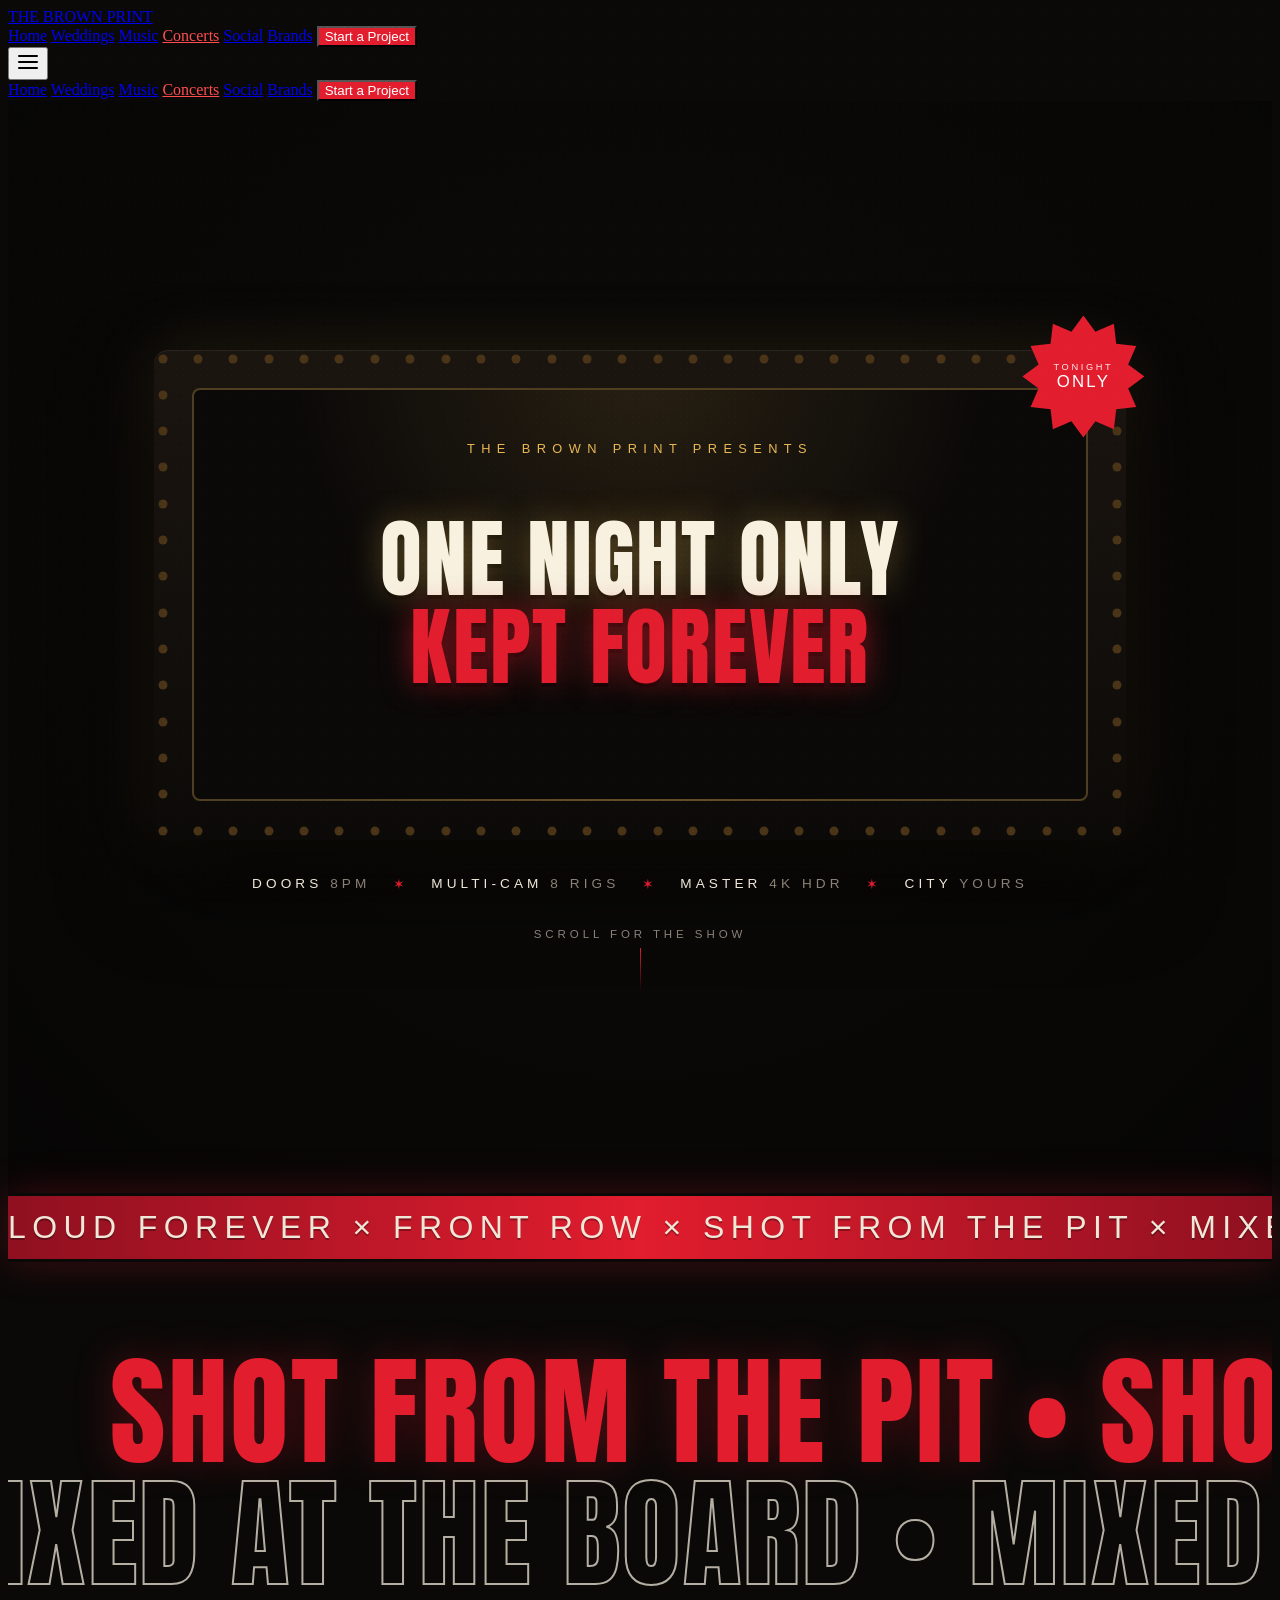
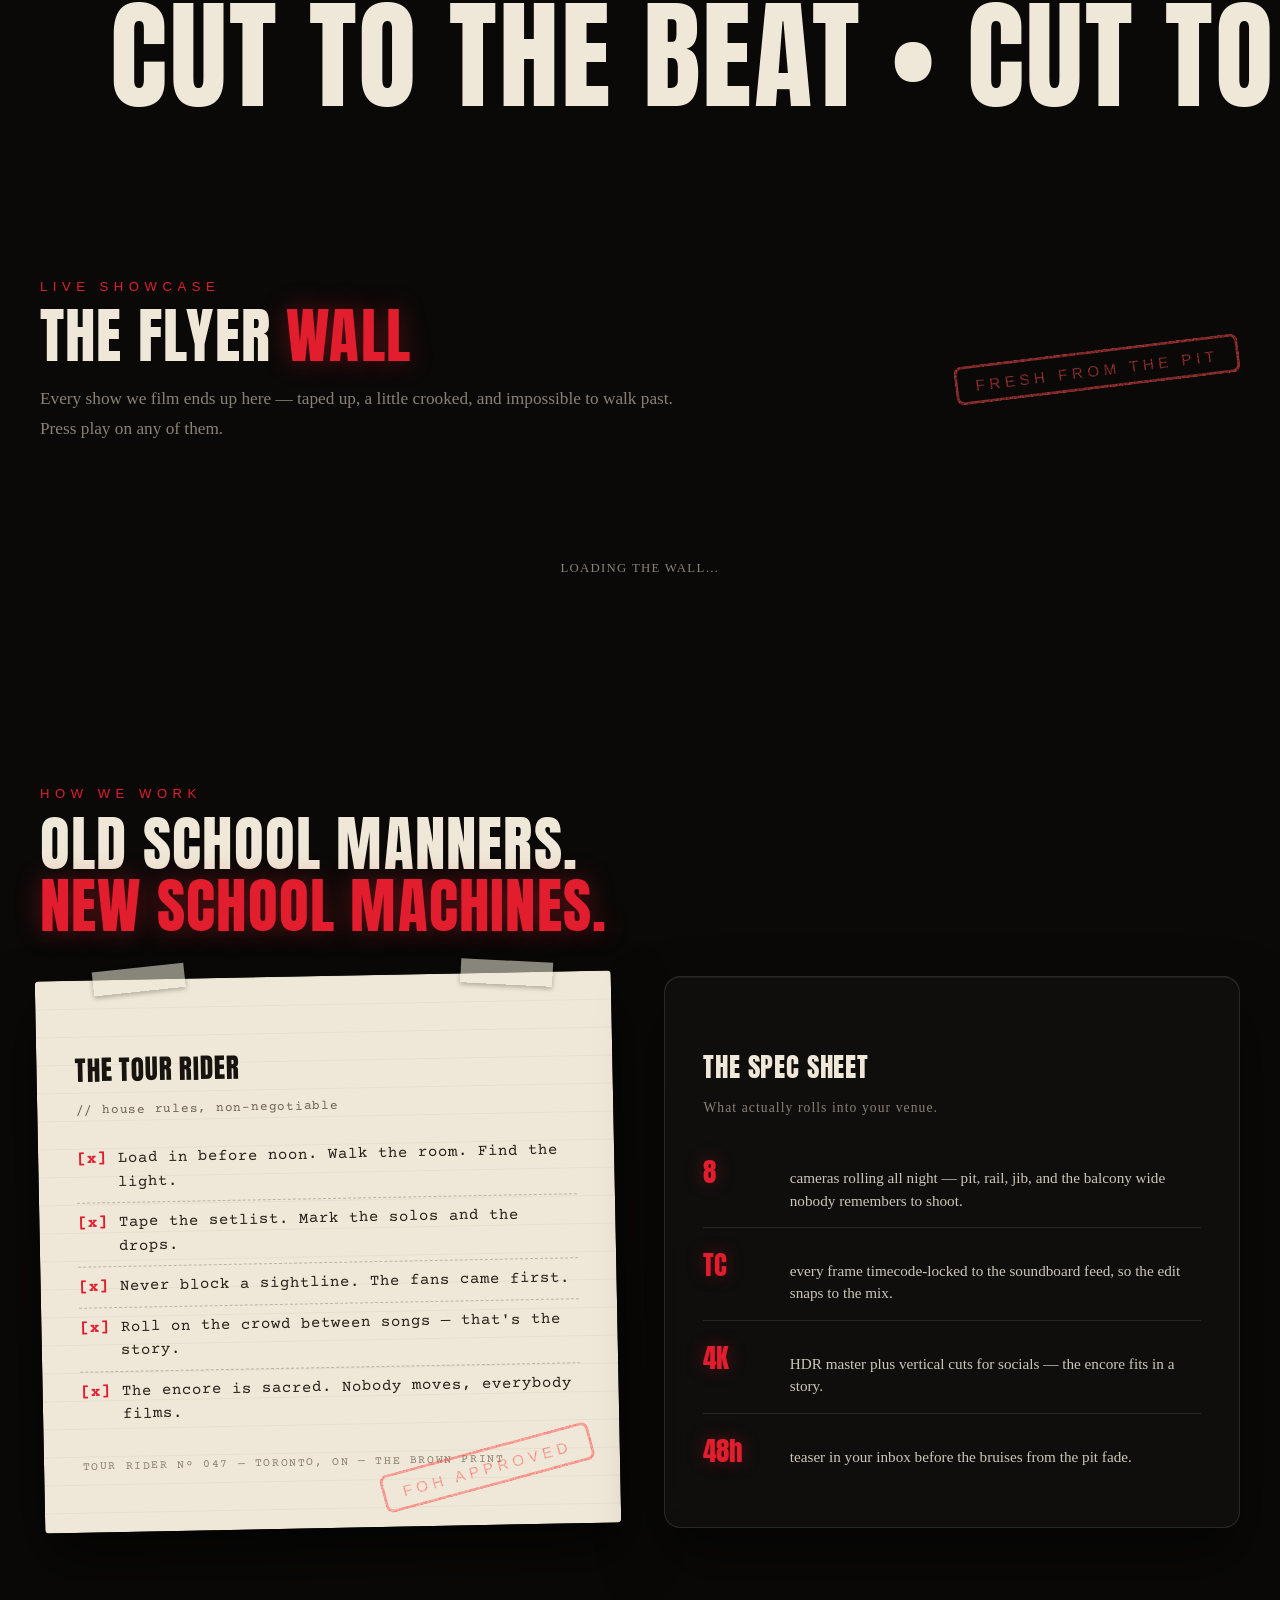
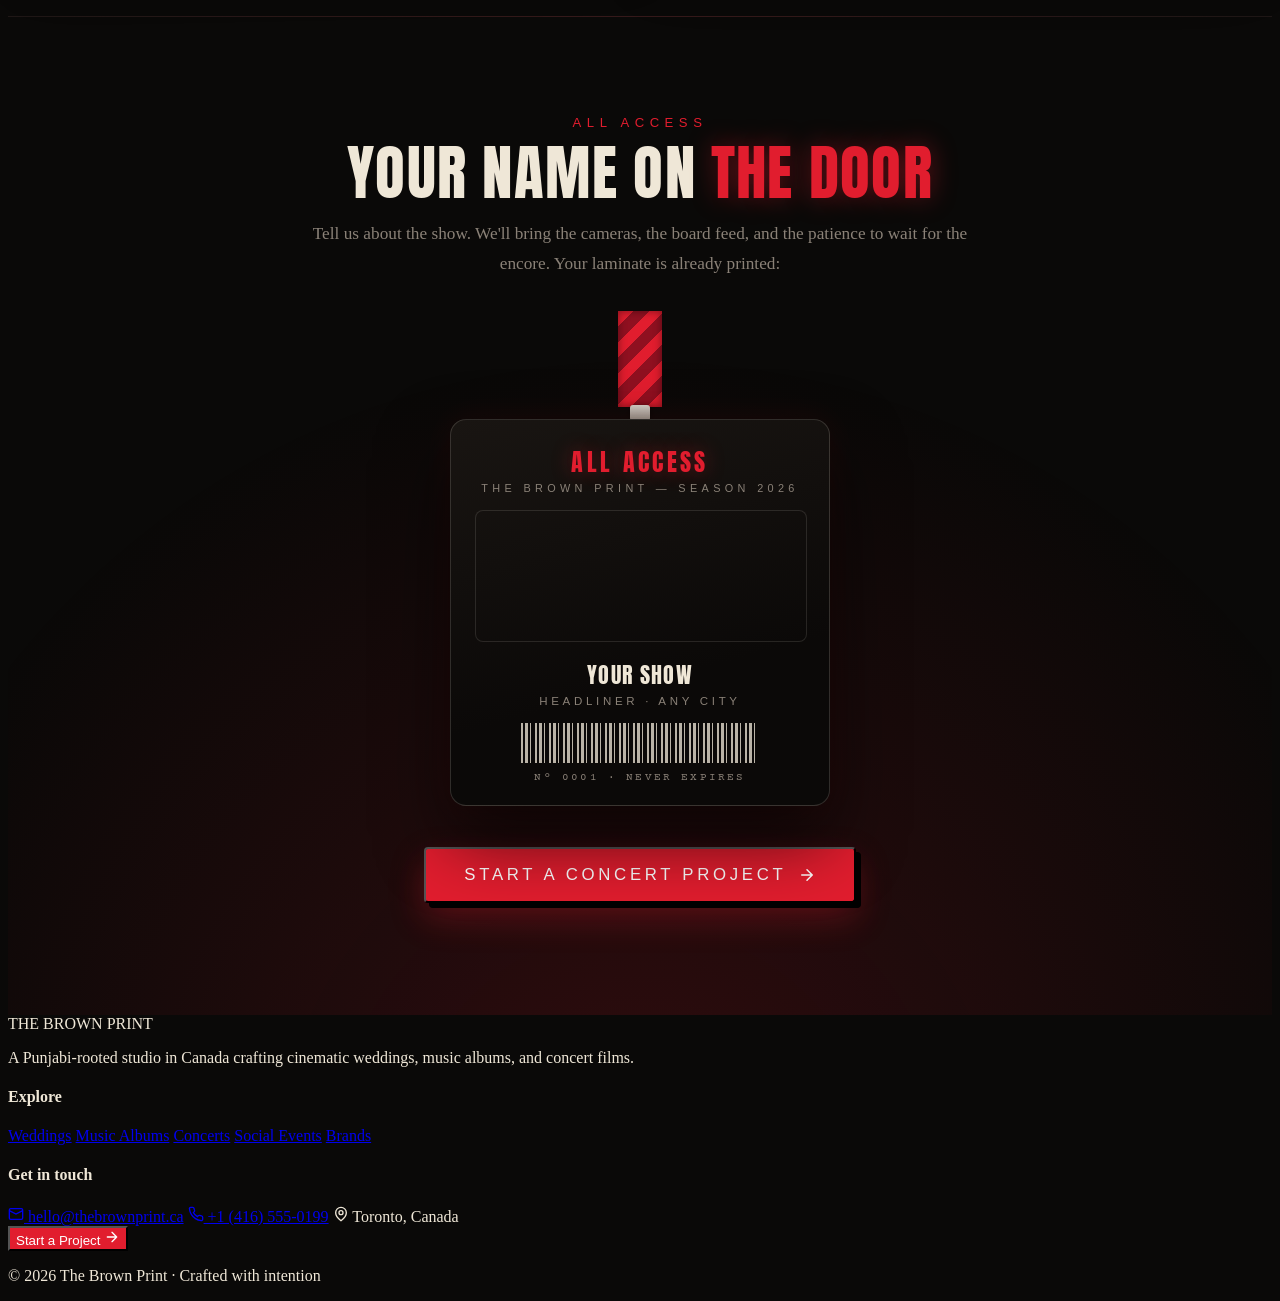
==== commit 35e4815a: "Add files via upload" ====
--- a/concert5.html
+++ b/concert5.html
@@ -101,12 +101,6 @@
     }
 
     /* ---------- TYPE HELPERS ---------- */
-    .m5-anton {
-      font-family: 'Anton', 'Bebas Neue', sans-serif;
-      font-weight: 400;
-      text-transform: uppercase;
-    }
-
     .m5-kicker {
       font-family: 'Bebas Neue', sans-serif;
       font-size: 0.82rem;
@@ -376,7 +370,7 @@
       animation: m5Ticker 28s linear infinite;
     }
 
-    .m5-ticker-track>span {
+    .m5-ticker-track > span {
       display: inline-block;
       padding-right: 2.4rem;
       font-family: 'Bebas Neue', sans-serif;
@@ -500,13 +494,14 @@
       grid-column: span 2;
     }
 
-    /* flyer look: cream print border, tape, tilt */
+    /* flyer look: cream print border, tape, tilt
+       (!important: main.js writes an inline gradient background) */
     body.m5-page .work-card {
       position: relative;
       border-radius: 3px;
       overflow: hidden;
       border: none;
-      background: var(--m5-paper);
+      background: var(--m5-paper) !important;
       box-shadow: 0 18px 38px rgba(0, 0, 0, 0.55);
       transition: transform 0.45s cubic-bezier(0.2, 0.8, 0.2, 1), box-shadow 0.45s ease;
     }
@@ -579,7 +574,9 @@
       pointer-events: none;
     }
 
-    body.m5-page .work-card-shade {
+    /* keep the caption gradient on hover too (base sheet clears it) */
+    body.m5-page .work-card-shade,
+    body.m5-page .work-card:hover .work-card-shade {
       position: absolute;
       inset: 9px;
       z-index: 2;
@@ -644,6 +641,14 @@
     body.m5-page .work-card-caption .sub {
       font-size: 0.8rem;
       color: rgba(239, 231, 215, 0.75);
+    }
+
+    /* touch devices: no hover, so the play button stays visible */
+    @media (hover: none) {
+      body.m5-page .work-card-play {
+        opacity: 1;
+        transform: translate(-50%, -50%) scale(1);
+      }
     }
 
     /* ============================================================
@@ -713,6 +718,8 @@
 
     .m5-rider ul {
       list-style: none;
+      margin: 0;
+      padding: 0;
       font-family: 'Courier Prime', monospace;
       font-size: 0.98rem;
       line-height: 1.5;
@@ -1067,888 +1074,12 @@
         transform: none !important;
       }
     }
-
-    /* ============================================================
-       CONCERT3 — PREMIUM CINEMATIC SCROLL EXPERIENCE
-       Theme colors drawn straight from given stage photographs:
-         Phase 1 (Crimson)   → Deep red, ember orange, warm glow
-         Phase 2 (Spotlight) → Charcoal void, silver-grey, spotlight beam
-       ============================================================ */
-
-    :root {
-      /* Crimson Theme (1.jpeg) */
-      --c3-crimson-glow: rgba(220, 38, 38, 0.35);
-      --c3-crimson-accent: #dc2626;
-      --c3-ember: #ea580c;
-      --c3-blood-dark: #3b0705;
-
-      /* Spotlight Theme (2.jpeg) */
-      --c3-void: #060606;
-      --c3-charcoal: #121214;
-      --c3-silver-glow: rgba(245, 245, 247, 0.45);
-      --c3-silver: #d6d3d1;
-      --c3-silver-bright: #fafaf9;
-      --c3-smoke: #78716c;
-
-      /* Interactive Timeline */
-      --c3-tl-dim: rgba(255, 255, 255, 0.2);
-    }
-
-    body.c3-page {
-      color: var(--c3-silver);
-    }
-
-    /* ---------- FIXED SCROLLSTAGE BACKDROP ---------- */
-    .c3-stage-container {
-      position: fixed;
-      inset: 0;
-      z-index: 1;
-      overflow: hidden;
-      background-color: var(--c3-void);
-      pointer-events: none;
-    }
-
-    .c3-stage-img {
-      position: absolute;
-      inset: 0;
-      background-position: center;
-      background-repeat: no-repeat;
-      background-size: cover;
-      will-change: transform, opacity, filter;
-    }
-
-    /* Layer 1 — Crimson base */
-    .c3-stage-img.img-crimson {
-      background-image: url("media/concert3/bg1.jpeg");
-      z-index: 1;
-    }
-
-    /* Layer 1.5 — real crowd footage blended into the crimson act. */
-    .c3-stage-video {
-      position: absolute;
-      inset: 0;
-      width: 100%;
-      height: 100%;
-      object-fit: cover;
-      z-index: 1;
-      mix-blend-mode: screen;
-      opacity: 0.45;
-      pointer-events: none;
-      will-change: opacity;
-    }
-
-    /* Layer 2 — Spotlight rise */
-    .c3-stage-img.img-spotlight {
-      background-image: url("media/concert3/bg2.jpeg");
-      z-index: 2;
-      transform: translateY(100vh);
-    }
-
-    /* Dynamic overlay gradients to tie images to background colors */
-    .c3-stage-overlay {
-      position: absolute;
-      inset: 0;
-      z-index: 3;
-      pointer-events: none;
-      background: radial-gradient(circle at 50% 30%, var(--c3-crimson-glow), transparent 60%);
-      will-change: opacity, background;
-    }
-
-    /* SVG spotlight cone overlay */
-    .c3-stage-spotlight-cone {
-      position: absolute;
-      left: 50%;
-      top: -10%;
-      z-index: 4;
-      pointer-events: none;
-      width: 50vw;
-      height: 120vh;
-      transform: translateX(-50%) rotate(-10deg);
-      background: linear-gradient(to bottom, rgba(255, 255, 255, 0.4), rgba(255, 255, 255, 0.05) 50%, transparent 100%);
-      clip-path: polygon(48% 0, 52% 0, 75% 100%, 25% 100%);
-      filter: blur(8px);
-      opacity: 0.1;
-      mix-blend-mode: screen;
-      transform-origin: top center;
-      will-change: transform, opacity;
-    }
-
-    /* Film grain overlay texture */
-    .c3-grain-overlay {
-      position: fixed;
-      inset: 0;
-      z-index: 5;
-      pointer-events: none;
-      background-image: url("data:image/svg+xml,%3Csvg viewBox='0 0 200 200' xmlns='http://www.w3.org/2000/svg'%3E%3Cfilter id='noiseFilter'%3E%3CfeTurbulence type='fractalNoise' baseFrequency='0.8' numOctaves='3' stitchTiles='stitch'/%3E%3C/filter%3E%3Crect width='100%25' height='100%25' filter='url(%23noiseFilter)' opacity='0.035'/%3E%3C/svg%3E");
-    }
-
-    /* ---------- FIXED TIMELINE INDICATOR ---------- */
-    .c3-timeline {
-      position: fixed;
-      left: 3rem;
-      top: 50%;
-      transform: translateY(-50%);
-      z-index: 100;
-      display: flex;
-      flex-direction: column;
-      gap: 2rem;
-      pointer-events: none;
-    }
-
-    .c3-timeline-line {
-      position: absolute;
-      left: 7px;
-      top: 0;
-      bottom: 0;
-      width: 2px;
-      background-color: var(--c3-tl-dim);
-    }
-
-    .c3-timeline-progress {
-      position: absolute;
-      left: 7px;
-      top: 0;
-      width: 2px;
-      height: 0%;
-      background: linear-gradient(to bottom, var(--c3-crimson-accent), var(--c3-silver-bright));
-      transition: height 0.1s ease-out;
-    }
-
-    .c3-tl-item {
-      display: flex;
-      align-items: center;
-      gap: 1.25rem;
-      position: relative;
-    }
-
-    .c3-tl-dot {
-      width: 16px;
-      height: 16px;
-      border-radius: 50%;
-      background-color: var(--c3-void);
-      border: 2px solid var(--c3-tl-dim);
-      transition: all 0.4s cubic-bezier(0.175, 0.885, 0.32, 1.275);
-      z-index: 2;
-    }
-
-    .c3-tl-dot.active {
-      border-color: var(--c3-silver-bright);
-      background-color: var(--c3-silver-bright);
-      box-shadow: 0 0 15px var(--c3-silver-glow);
-    }
-
-    .c3-tl-item:nth-child(1) .c3-tl-dot.active {
-      border-color: var(--c3-crimson-accent);
-      background-color: var(--c3-crimson-accent);
-      box-shadow: 0 0 15px rgba(220, 38, 38, 0.6);
-    }
-
-    .c3-tl-text {
-      font-family: 'Bebas Neue', sans-serif;
-      font-size: 0.85rem;
-      letter-spacing: 0.2em;
-      color: var(--c3-smoke);
-      text-transform: uppercase;
-      opacity: 0.4;
-      transform: translateX(-5px);
-      transition: all 0.4s ease;
-    }
-
-    .c3-tl-text.active {
-      opacity: 1;
-      color: var(--c3-silver-bright);
-      transform: translateX(0);
-    }
-
-    .c3-tl-item:nth-child(1) .c3-tl-text.active {
-      color: var(--c3-crimson-accent);
-    }
-
-    /* Hide the side timeline where it would overlap the content column */
-    @media (max-width: 1279px) {
-      .c3-timeline {
-        display: none;
-      }
-    }
-
-    /* ---------- FIXED CAPTIONS OVERLAYS ---------- */
-    .c3-caption-stack {
-      position: fixed;
-      inset: 0;
-      z-index: 10;
-      display: flex;
-      flex-direction: column;
-      align-items: center;
-      justify-content: center;
-      text-align: center;
-      pointer-events: none;
-      padding: 0 1.5rem;
-    }
-
-    .c3-caption-panel {
-      max-width: 52rem;
-      position: absolute;
-      will-change: transform, opacity;
-      transition: opacity 0.1s linear, transform 0.1s linear;
-    }
-
-    .c3-kicker {
-      font-family: 'Bebas Neue', sans-serif;
-      font-size: 0.95rem;
-      letter-spacing: 0.4em;
-      text-transform: uppercase;
-      margin-bottom: 1.25rem;
-      display: inline-block;
-    }
-
-    #c3-caption-crimson .c3-kicker {
-      color: var(--c3-crimson-accent);
-      text-shadow: 0 0 10px rgba(220, 38, 38, 0.3);
-    }
-
-    #c3-caption-spotlight .c3-kicker {
-      color: var(--c3-silver);
-      text-shadow: 0 0 10px rgba(255, 255, 255, 0.2);
-    }
-
-    .c3-title {
-      font-family: 'Anton', 'Bebas Neue', sans-serif;
-      font-weight: 400;
-      font-size: clamp(2.6rem, 7vw, 5.5rem);
-      text-transform: uppercase;
-      letter-spacing: 0.02em;
-      color: var(--c3-silver-bright);
-      line-height: 1.05;
-      margin-bottom: 1.5rem;
-      text-shadow: 0 4px 20px rgba(0, 0, 0, 0.8);
-    }
-
-    .c3-title .accent-red {
-      color: var(--c3-crimson-accent);
-    }
-
-    .c3-title .accent-silver {
-      color: var(--c3-silver);
-    }
-
-    .c3-subtitle {
-      font-family: 'Inter', sans-serif;
-      font-size: clamp(1rem, 2.5vw, 1.25rem);
-      font-weight: 300;
-      line-height: 1.7;
-      color: var(--c3-silver);
-      max-width: 40rem;
-      margin: 0 auto;
-      text-shadow: 0 2px 10px rgba(0, 0, 0, 0.7);
-    }
-
-    /* ---------- SCROLL CUE AT BOTTOM ---------- */
-    .c3-scroll-cue {
-      position: fixed;
-      left: 50%;
-      bottom: 2.5rem;
-      transform: translateX(-50%);
-      z-index: 100;
-      display: flex;
-      flex-direction: column;
-      align-items: center;
-      gap: 0.6rem;
-      color: var(--c3-silver);
-      font-family: 'Bebas Neue', sans-serif;
-      font-size: 0.75rem;
-      letter-spacing: 0.3em;
-      text-transform: uppercase;
-      pointer-events: none;
-      will-change: opacity, transform;
-    }
-
-    .c3-scroll-cue-line {
-      width: 1px;
-      height: 48px;
-      background: linear-gradient(to bottom, var(--c3-crimson-accent), transparent);
-      animation: cueLineAnim 2s ease-in-out infinite;
-    }
-
-    /* ---------- SCROLL SPACE DRIVER ---------- */
-    .c3-scroll-spacer {
-      height: 350vh;
-      position: relative;
-      pointer-events: none;
-    }
-
-    /* ---------- SCROLLABLE MAIN CONTENT ---------- */
-    .c3-main-content {
-      position: relative;
-      z-index: 20;
-      background: linear-gradient(to bottom, transparent, var(--c3-charcoal) 15vh, var(--c3-void) 50vh);
-      margin-top: -10vh;
-      /* pull it slightly up for transition overlap */
-      padding-top: 10rem;
-    }
-
-    @keyframes cueLineAnim {
-
-      0%,
-      100% {
-        transform: scaleY(0.4);
-        opacity: 0.2;
-      }
-
-      50% {
-        transform: scaleY(1);
-        opacity: 1;
-      }
-    }
-
-    /* ---------- LIGHTS-DOWN ENTRANCE ---------- */
-    .c3-lights-down {
-      position: fixed;
-      inset: 0;
-      z-index: 300;
-      background: #000;
-      display: flex;
-      align-items: center;
-      justify-content: center;
-      pointer-events: none;
-      animation: c3LightsUp 1.9s cubic-bezier(0.6, 0, 0.3, 1) 0.2s both;
-    }
-
-    .c3-lights-down span {
-      font-family: 'Bebas Neue', sans-serif;
-      font-size: 0.8rem;
-      letter-spacing: 0.6em;
-      color: var(--c3-smoke);
-      text-transform: uppercase;
-      animation: c3LightsText 1.4s ease both;
-    }
-
-    @keyframes c3LightsUp {
-
-      0%,
-      52% {
-        opacity: 1;
-      }
-
-      60% {
-        opacity: 0.5;
-      }
-
-      65% {
-        opacity: 0.9;
-      }
-
-      74% {
-        opacity: 0.2;
-      }
-
-      80% {
-        opacity: 0.45;
-      }
-
-      100% {
-        opacity: 0;
-        visibility: hidden;
-      }
-    }
-
-    @keyframes c3LightsText {
-      0% {
-        opacity: 0;
-        transform: translateY(8px);
-      }
-
-      30%,
-      68% {
-        opacity: 1;
-        transform: translateY(0);
-      }
-
-      100% {
-        opacity: 0;
-        transform: translateY(-6px);
-      }
-    }
-
-    /* ---------- LIVE REC BADGE + TIMECODE ---------- */
-    .c3-live-badge {
-      position: fixed;
-      top: 5.25rem;
-      right: 1.5rem;
-      z-index: 30;
-      display: inline-flex;
-      align-items: center;
-      gap: 0.6rem;
-      padding: 0.45rem 0.95rem;
-      background: rgba(6, 6, 6, 0.55);
-      border: 1px solid rgba(255, 255, 255, 0.12);
-      border-radius: 999px;
-      backdrop-filter: blur(8px);
-      -webkit-backdrop-filter: blur(8px);
-      font-family: 'Bebas Neue', sans-serif;
-      font-size: 0.72rem;
-      letter-spacing: 0.28em;
-      color: var(--c3-silver-bright);
-      text-transform: uppercase;
-      pointer-events: none;
-    }
-
-    .c3-rec-dot {
-      width: 8px;
-      height: 8px;
-      border-radius: 50%;
-      background: #ff2b2b;
-      box-shadow: 0 0 10px rgba(255, 43, 43, 0.9);
-      animation: c3RecBlink 1.6s steps(1) infinite;
-    }
-
-    @keyframes c3RecBlink {
-      50% {
-        opacity: 0.25;
-      }
-    }
-
-    .c3-timecode {
-      font-family: 'Inter', sans-serif;
-      font-variant-numeric: tabular-nums;
-      font-size: 0.66rem;
-      letter-spacing: 0.12em;
-      color: var(--c3-silver);
-    }
-
-    .c3-eq {
-      display: inline-flex;
-      align-items: flex-end;
-      gap: 2px;
-      height: 12px;
-    }
-
-    .c3-eq i {
-      width: 3px;
-      background: var(--c3-crimson-accent);
-      border-radius: 1px;
-      transform-origin: bottom;
-      animation: c3Eq 0.8s ease-in-out infinite alternate;
-    }
-
-    .c3-eq i:nth-child(1) {
-      height: 45%;
-      animation-duration: 0.72s;
-    }
-
-    .c3-eq i:nth-child(2) {
-      height: 95%;
-      animation-duration: 0.58s;
-      animation-delay: 0.12s;
-    }
-
-    .c3-eq i:nth-child(3) {
-      height: 62%;
-      animation-duration: 0.87s;
-      animation-delay: 0.05s;
-    }
-
-    .c3-eq i:nth-child(4) {
-      height: 82%;
-      animation-duration: 0.64s;
-      animation-delay: 0.2s;
-    }
-
-    @keyframes c3Eq {
-      from {
-        transform: scaleY(0.25);
-      }
-
-      to {
-        transform: scaleY(1);
-      }
-    }
-
-    /* ---------- DRIFTING STAGE HAZE ---------- */
-    .c3-haze {
-      position: absolute;
-      z-index: 3;
-      width: 90vw;
-      height: 70vh;
-      border-radius: 50%;
-      filter: blur(70px);
-      mix-blend-mode: screen;
-      pointer-events: none;
-      will-change: transform;
-    }
-
-    .c3-haze--warm {
-      left: -25vw;
-      bottom: -30vh;
-      background: radial-gradient(ellipse at center, rgba(220, 38, 38, 0.3), transparent 65%);
-      animation: c3Haze1 26s ease-in-out infinite alternate;
-    }
-
-    .c3-haze--cool {
-      right: -25vw;
-      bottom: -35vh;
-      background: radial-gradient(ellipse at center, rgba(226, 232, 240, 0.13), transparent 65%);
-      animation: c3Haze2 34s ease-in-out infinite alternate;
-    }
-
-    @keyframes c3Haze1 {
-      to {
-        transform: translate(9vw, -6vh) scale(1.15);
-      }
-    }
-
-    @keyframes c3Haze2 {
-      to {
-        transform: translate(-11vw, -4vh) scale(1.2);
-      }
-    }
-
-    /* ---------- SWEEPING SIDE BEAMS ---------- */
-    .c3-beam-sweep {
-      position: absolute;
-      top: -12%;
-      width: 13vw;
-      height: 130vh;
-      z-index: 4;
-      background: linear-gradient(to bottom, rgba(255, 255, 255, 0.55), rgba(255, 255, 255, 0.06) 55%, transparent);
-      clip-path: polygon(46% 0, 54% 0, 96% 100%, 4% 100%);
-      filter: blur(12px);
-      mix-blend-mode: screen;
-      transform-origin: top center;
-      opacity: var(--c3-beam-opacity, 0.08);
-      pointer-events: none;
-      will-change: transform;
-    }
-
-    .c3-beam-sweep--l {
-      left: 14%;
-      animation: c3SweepL 9s ease-in-out infinite alternate;
-    }
-
-    .c3-beam-sweep--r {
-      right: 14%;
-      animation: c3SweepR 12s ease-in-out infinite alternate;
-    }
-
-    @keyframes c3SweepL {
-      from {
-        transform: rotate(-16deg);
-      }
-
-      to {
-        transform: rotate(12deg);
-      }
-    }
-
-    @keyframes c3SweepR {
-      from {
-        transform: rotate(15deg);
-      }
-
-      to {
-        transform: rotate(-11deg);
-      }
-    }
-
-    /* ---------- EMBER / DUST PARTICLES ---------- */
-    .c3-particles {
-      position: fixed;
-      inset: 0;
-      z-index: 6;
-      pointer-events: none;
-    }
-
-    /* ---------- THE CROWD YOU'RE STANDING IN ---------- */
-    .c3-crowd {
-      position: fixed;
-      left: 0;
-      right: 0;
-      bottom: -4px;
-      height: clamp(120px, 20vh, 220px);
-      z-index: 7;
-      pointer-events: none;
-    }
-
-    .c3-crowd svg {
-      width: 100%;
-      height: 100%;
-      display: block;
-    }
-
-    .c3-crowd-row {
-      animation: c3Sway 7s ease-in-out infinite alternate;
-    }
-
-    .c3-crowd-row--back {
-      animation-duration: 9.5s;
-      animation-delay: -3s;
-    }
-
-    @keyframes c3Sway {
-      from {
-        transform: translateY(0);
-      }
-
-      to {
-        transform: translateY(5px);
-      }
-    }
-
-    .c3-phone-light {
-      animation: c3PhoneFlicker 3.2s ease-in-out infinite;
-    }
-
-    @keyframes c3PhoneFlicker {
-
-      0%,
-      100% {
-        opacity: 0.35;
-      }
-
-      50% {
-        opacity: 0.95;
-      }
-    }
-
-    /* ---------- VERTICAL EDGE LABEL (wide screens) ---------- */
-    .c3-edge-label {
-      position: fixed;
-      right: 1.4rem;
-      top: 50%;
-      transform: translateY(-50%);
-      z-index: 8;
-      writing-mode: vertical-rl;
-      font-family: 'Bebas Neue', sans-serif;
-      font-size: 0.78rem;
-      letter-spacing: 0.55em;
-      text-transform: uppercase;
-      color: transparent;
-      -webkit-text-stroke: 1px rgba(250, 250, 249, 0.35);
-      pointer-events: none;
-      display: none;
-    }
-
-    @media (min-width: 1280px) {
-      .c3-edge-label {
-        display: block;
-      }
-    }
-
-    /* ---------- BIG TYPE: phase numbers, neon accents, letters ---------- */
-    .c3-caption-panel {
-      z-index: 0;
-      /* give the giant number a stacking context to sit behind text */
-    }
-
-    .c3-phase-num {
-      position: absolute;
-      left: 50%;
-      top: 50%;
-      transform: translate(-50%, -58%);
-      z-index: -1;
-      font-family: 'Bebas Neue', sans-serif;
-      font-size: clamp(11rem, 30vw, 22rem);
-      line-height: 1;
-      color: transparent;
-      -webkit-text-stroke: 1.5px rgba(250, 250, 249, 0.13);
-      pointer-events: none;
-      user-select: none;
-    }
-
-    #c3-caption-crimson .c3-phase-num {
-      -webkit-text-stroke-color: rgba(220, 38, 38, 0.2);
-    }
-
-    .c3-title .accent-red {
-      text-shadow: 0 0 18px rgba(220, 38, 38, 0.65), 0 0 60px rgba(220, 38, 38, 0.35);
-      animation: c3Neon 7s linear infinite;
-    }
-
-    .c3-title .accent-silver {
-      text-shadow: 0 0 18px rgba(255, 255, 255, 0.5), 0 0 55px rgba(255, 255, 255, 0.25);
-      animation: c3Neon 8.5s linear infinite;
-    }
-
-    @keyframes c3Neon {
-
-      0%,
-      88%,
-      91%,
-      95%,
-      100% {
-        opacity: 1;
-      }
-
-      89% {
-        opacity: 0.55;
-      }
-
-      93% {
-        opacity: 0.75;
-      }
-    }
-
-    .c3-word {
-      display: inline-block;
-      white-space: nowrap;
-    }
-
-    .c3-ch {
-      display: inline-block;
-      opacity: 0;
-      transform: translateY(0.6em) rotate(4deg);
-      animation: c3ChIn 0.7s cubic-bezier(0.16, 1, 0.3, 1) forwards;
-      animation-delay: calc(var(--ci) * 45ms + var(--cd, 0.3s));
-    }
-
-    @keyframes c3ChIn {
-      to {
-        opacity: 1;
-        transform: none;
-      }
-    }
-
-    @media (max-width: 767px) {
-      .c3-live-badge {
-        top: 4.4rem;
-        right: 1rem;
-        padding: 0.35rem 0.75rem;
-        gap: 0.45rem;
-      }
-
-      .c3-haze {
-        filter: blur(46px);
-      }
-
-      .c3-caption-panel {
-        padding: 0 0.25rem;
-      }
-    }
-
-    @media (prefers-reduced-motion: reduce) {
-      .c3-scroll-spacer {
-        display: none;
-      }
-
-      .c3-stage-container {
-        position: relative;
-        height: 80vh;
-      }
-
-      .c3-stage-img.img-spotlight {
-        transform: translateY(0);
-        opacity: 0.5;
-      }
-
-      .c3-caption-stack {
-        position: absolute;
-        height: 100%;
-      }
-
-      #c3-caption-crimson {
-        display: none;
-      }
-
-      #c3-caption-spotlight {
-        position: relative;
-        opacity: 1 !important;
-        transform: none !important;
-        visibility: visible !important;
-      }
-
-      .c3-main-content {
-        margin-top: 0;
-        padding-top: 4rem;
-      }
-
-      .c3-scroll-cue {
-        display: none;
-      }
-
-      .c3-lights-down,
-      .c3-particles,
-      .c3-followspot,
-      .c3-crowd,
-      .c3-live-badge,
-      .c3-edge-label,
-      .c3-stage-video {
-        display: none !important;
-      }
-
-      .c3-haze,
-      .c3-beam-sweep,
-      .c3-crowd-row,
-      .c3-eq i,
-      .c3-rec-dot,
-      .c3-phone-light,
-      .c3-title .accent-red,
-      .c3-title .accent-silver,
-      .c3-ch {
-        animation: none !important;
-      }
-
-      .c3-ch {
-        opacity: 1 !important;
-        transform: none !important;
-      }
-    }
   </style>
 </head>
 
-<body data-theme="concerts" class="m5-page c3-page">
+<body data-theme="concerts" class="m5-page">
   <div class="grain"></div>
   <div class="m5-halftone" aria-hidden="true"></div>
-
-  <!-- ============ LIGHTS-DOWN ENTRANCE ============ -->
-  <div class="c3-lights-down" id="c3-lights" aria-hidden="true"><span>Lights Down</span></div>
-
-  <!-- ============ FIXED STAGE BACKDROP LAYER ============ -->
-  <div class="c3-stage-container" id="c3-stage">
-    <div class="c3-stage-img img-crimson" id="c3-img-crimson"></div>
-    <video class="c3-stage-video" id="c3-stage-video" muted loop playsinline autoplay preload="metadata"
-      controlslist="nodownload" disablepictureinpicture aria-hidden="true">
-      <source src="concert.mp4" type="video/mp4" />
-    </video>
-    <div class="c3-stage-img img-spotlight" id="c3-img-spotlight"></div>
-    <div class="c3-haze c3-haze--warm"></div>
-    <div class="c3-haze c3-haze--cool"></div>
-    <div class="c3-stage-overlay" id="c3-overlay"></div>
-    <div class="c3-stage-spotlight-cone" id="c3-spotlight"></div>
-    <div class="c3-beam-sweep c3-beam-sweep--l"></div>
-    <div class="c3-beam-sweep c3-beam-sweep--r"></div>
-  </div>
-
-  <div class="c3-grain-overlay"></div>
-
-  <!-- ============ EMBERS, CROWD & LIVE HUD ============ -->
-  <canvas class="c3-particles" id="c3-particles" aria-hidden="true"></canvas>
-  <div class="c3-crowd" id="c3-crowd" aria-hidden="true"></div>
-  <div class="c3-live-badge" id="c3-live-badge" aria-hidden="true">
-    <span class="c3-rec-dot"></span>
-    <span>Live</span>
-    <span class="c3-eq"><i></i><i></i><i></i><i></i></span>
-    <span class="c3-timecode" id="c3-timecode">00:00:00:00</span>
-  </div>
-  <div class="c3-edge-label" aria-hidden="true" id="c3-edge-label">Live from Toronto &middot; Multi-cam &middot; 4K HDR
-  </div>
-
-  <!-- ============ FIXED SIDE TIMELINE ============ -->
-  <div class="c3-timeline">
-    <div class="c3-timeline-line"></div>
-    <div class="c3-timeline-progress" id="c3-tl-progress-bar"></div>
-
-    <div class="c3-tl-item">
-      <div class="c3-tl-dot active"></div>
-      <span class="c3-tl-text active">Crimson Stage</span>
-    </div>
-    <div class="c3-tl-item">
-      <div class="c3-tl-dot"></div>
-      <span class="c3-tl-text">Spotlight Beam</span>
-    </div>
-    <div class="c3-tl-item">
-      <div class="c3-tl-dot"></div>
-      <span class="c3-tl-text">Showcase Films</span>
-    </div>
-  </div>
 
   <!-- ============ NAV ============ -->
   <nav class="nav">
@@ -1981,191 +1112,177 @@
     </div>
   </nav>
 
-  <!-- ============ PINNED CAPTIONS STACK ============ -->
-  <div class="c3-caption-stack">
-    <!-- Crimson wash caption -->
-    <div class="c3-caption-panel" id="c3-caption-crimson">
-      <span class="c3-phase-num" aria-hidden="true">01</span>
-      <span class="c3-kicker">01 — Phase One</span>
-      <h1 class="c3-title" id="c3-title-main">Bathed in <span class="accent-red">Crimson</span></h1>
-      <p class="c3-subtitle">The warm roar of the stage lights, the haze, and the silhouette of sound. We capture the
-        raw, unscripted emotion of the stage wash.</p>
+  <!-- ============ HERO — THE MARQUEE ============ -->
+  <header class="m5-hero">
+    <div class="m5-marquee">
+      <div class="m5-bulbs" id="m5Bulbs" aria-hidden="true"></div>
+      <div class="m5-burst" aria-hidden="true">
+        <small>Tonight</small>
+        <b>Only</b>
+      </div>
+      <div class="m5-marquee-inner">
+        <span class="m5-presents">The Brown Print Presents</span>
+        <h1 class="m5-title">One Night Only<span class="red">Kept Forever</span></h1>
+      </div>
     </div>
-    <!-- Spotlight beam caption -->
-    <div class="c3-caption-panel" id="c3-caption-spotlight" style="opacity: 0; visibility: hidden;">
-      <span class="c3-phase-num" aria-hidden="true">02</span>
-      <span class="c3-kicker">02 — Phase Two</span>
-      <h2 class="c3-title">Into the <span class="accent-silver">Light</span></h2>
-      <p class="c3-subtitle">One sharp spotlight, one single voice. A silver beam piercing the silence. Every angle and
-        frame frozen in sharp, cinematic contrast.</p>
+
+    <div class="m5-datestrip" aria-label="Show details">
+      <span><strong>Doors</strong> 8PM</span><span class="sep">&#10038;</span>
+      <span><strong>Multi-cam</strong> 8 rigs</span><span class="sep">&#10038;</span>
+      <span><strong>Master</strong> 4K HDR</span><span class="sep">&#10038;</span>
+      <span><strong>City</strong> Yours</span>
+    </div>
+
+    <div class="m5-scrollcue" aria-hidden="true">
+      <span>Scroll for the show</span>
+      <i></i>
+    </div>
+  </header>
+
+  <!-- ============ RED TICKER ============ -->
+  <div class="m5-ticker" aria-hidden="true">
+    <div class="m5-ticker-track">
+      <span>LOUD FOREVER &times; FRONT ROW &times; SHOT FROM THE PIT &times; MIXED AT THE BOARD &times; THE BROWN PRINT &times; LOUD FOREVER &times; FRONT ROW &times; SHOT FROM THE PIT &times; MIXED AT THE BOARD &times; THE BROWN PRINT &times;&nbsp;</span>
+      <span>LOUD FOREVER &times; FRONT ROW &times; SHOT FROM THE PIT &times; MIXED AT THE BOARD &times; THE BROWN PRINT &times; LOUD FOREVER &times; FRONT ROW &times; SHOT FROM THE PIT &times; MIXED AT THE BOARD &times; THE BROWN PRINT &times;&nbsp;</span>
     </div>
   </div>
 
-  <!-- Scroll Cue -->
-  <div class="c3-scroll-cue" id="c3-scroll-cue">
-    <span>Scroll Down</span>
-    <span class="c3-scroll-cue-line"></span>
-  </div>
-
-  <!-- Tall driver that determines the scroll duration for animation -->
-  <div class="c3-scroll-spacer"></div>
-
-  <!-- ============ SCROLLABLE WRAPPER CONTENT ============ -->
-  <div class="c3-main-content">
-
-    <!-- ============ RED TICKER ============ -->
-    <div class="m5-ticker" aria-hidden="true">
-      <div class="m5-ticker-track">
-        <span>LOUD FOREVER &times; FRONT ROW &times; SHOT FROM THE PIT &times; MIXED AT THE BOARD &times; THE BROWN
-          PRINT
-          &times; LOUD FOREVER &times; FRONT ROW &times; SHOT FROM THE PIT &times; MIXED AT THE BOARD &times; THE BROWN
-          PRINT &times;&nbsp;</span>
-        <span>LOUD FOREVER &times; FRONT ROW &times; SHOT FROM THE PIT &times; MIXED AT THE BOARD &times; THE BROWN
-          PRINT
-          &times; LOUD FOREVER &times; FRONT ROW &times; SHOT FROM THE PIT &times; MIXED AT THE BOARD &times; THE BROWN
-          PRINT &times;&nbsp;</span>
+  <!-- ============ KINETIC TYPE ============ -->
+  <section class="m5-kinetic" id="m5Kinetic">
+    <span class="m5-row m5-row--red">Shot from the pit &#8226; Shot from the pit &#8226; Shot from the pit</span>
+    <span class="m5-row m5-row--outline">Mixed at the board &#8226; Mixed at the board &#8226; Mixed at the board</span>
+    <span class="m5-row m5-row--paper">Cut to the beat &#8226; Cut to the beat &#8226; Cut to the beat</span>
+  </section>
+
+  <!-- ============ THE FLYER WALL ============ -->
+  <section class="m5-section">
+    <div class="m5-head">
+      <div>
+        <span class="m5-kicker">Live Showcase</span>
+        <h2 class="m5-h2">The Flyer <span class="red">Wall</span></h2>
+        <p class="m5-lead">Every show we film ends up here — taped up, a little crooked, and impossible to walk past.
+          Press play on any of them.</p>
+      </div>
+      <span class="m5-stamp" aria-hidden="true">Fresh from the pit</span>
+    </div>
+
+    <!-- Populated by content.js + js/main.js -->
+    <div id="concertGrid">
+      <div
+        style="grid-column: 1/-1; padding: 4rem; text-align: center; color: var(--m5-smoke); letter-spacing: 0.1em; text-transform: uppercase; font-size: 0.8rem;">
+        Loading the wall&hellip;
       </div>
     </div>
-
-    <!-- ============ KINETIC TYPE ============ -->
-    <section class="m5-kinetic" id="m5Kinetic">
-      <span class="m5-row m5-row--red">Shot from the pit &#8226; Shot from the pit &#8226; Shot from the pit</span>
-      <span class="m5-row m5-row--outline">Mixed at the board &#8226; Mixed at the board &#8226; Mixed at the
-        board</span>
-      <span class="m5-row m5-row--paper">Cut to the beat &#8226; Cut to the beat &#8226; Cut to the beat</span>
-    </section>
-
-    <!-- ============ THE FLYER WALL ============ -->
-    <section class="m5-section">
-      <div class="m5-head">
+  </section>
+
+  <!-- ============ OLD SCHOOL vs NEW SCHOOL ============ -->
+  <section class="m5-section" style="padding-top: 1.5rem;">
+    <span class="m5-kicker">How we work</span>
+    <h2 class="m5-h2">Old school manners.<br /><span class="red">New school machines.</span></h2>
+
+    <div class="m5-split">
+      <div class="m5-rider">
+        <h3>The Tour Rider</h3>
+        <p class="m5-rider-sub">// house rules, non-negotiable</p>
+        <ul>
+          <li>Load in before noon. Walk the room. Find the light.</li>
+          <li>Tape the setlist. Mark the solos and the drops.</li>
+          <li>Never block a sightline. The fans came first.</li>
+          <li>Roll on the crowd between songs — that's the story.</li>
+          <li>The encore is sacred. Nobody moves, everybody films.</li>
+        </ul>
+        <p class="m5-rider-serial">Tour rider N&ordm; 047 &mdash; Toronto, ON &mdash; The Brown Print</p>
+        <span class="m5-stamp" aria-hidden="true">FOH Approved</span>
+      </div>
+
+      <div class="m5-tech">
+        <h3>The Spec Sheet</h3>
+        <p class="m5-tech-sub">What actually rolls into your venue.</p>
+        <div class="m5-spec"><b>8</b><span>cameras rolling all night — pit, rail, jib, and the balcony wide nobody
+            remembers to shoot.</span></div>
+        <div class="m5-spec"><b>TC</b><span>every frame timecode-locked to the soundboard feed, so the edit snaps to
+            the mix.</span></div>
+        <div class="m5-spec"><b>4K</b><span>HDR master plus vertical cuts for socials — the encore fits in a
+            story.</span></div>
+        <div class="m5-spec"><b>48h</b><span>teaser in your inbox before the bruises from the pit fade.</span></div>
+      </div>
+    </div>
+  </section>
+
+  <!-- ============ ALL-ACCESS PASS CTA ============ -->
+  <section class="m5-cta">
+    <span class="m5-kicker">All Access</span>
+    <h2 class="m5-h2">Your name on <span class="red">the door</span></h2>
+    <p class="m5-lead" style="margin: 0 auto;">Tell us about the show. We'll bring the cameras, the board feed, and the
+      patience to wait for the encore. Your laminate is already printed:</p>
+
+    <div class="m5-lanyard">
+      <div class="m5-strap" aria-hidden="true"></div>
+      <div class="m5-clip" aria-hidden="true"></div>
+      <div class="m5-pass">
+        <div class="m5-pass-head">All Access</div>
+        <div class="m5-pass-tour">The Brown Print &mdash; Season 2026</div>
+        <div class="m5-pass-photo" aria-hidden="true"></div>
+        <div class="m5-pass-name">Your Show</div>
+        <div class="m5-pass-role">Headliner &middot; Any City</div>
+        <div class="m5-pass-barcode" aria-hidden="true"></div>
+        <div class="m5-pass-serial">N&ordm; 0001 &middot; never expires</div>
+      </div>
+    </div>
+
+    <button class="m5-btn" onclick="openProject('concert')">
+      Start a Concert Project
+      <svg width="18" height="18" viewBox="0 0 24 24" fill="none" stroke="currentColor" stroke-width="2"
+        stroke-linecap="round" stroke-linejoin="round">
+        <path d="M5 12h14M12 5l7 7-7 7" />
+      </svg>
+    </button>
+  </section>
+
+  <!-- ============ FOOTER ============ -->
+  <footer class="footer">
+    <div class="wrap">
+      <div class="footer-grid">
         <div>
-          <span class="m5-kicker">Live Showcase</span>
-          <h2 class="m5-h2">The Flyer <span class="red">Wall</span></h2>
-          <p class="m5-lead">Every show we film ends up here — taped up, a little crooked, and impossible to walk past.
-            Press play on any of them.</p>
+          <span class="footer-logo bebas">THE BROWN PRINT</span>
+          <p>A Punjabi-rooted studio in Canada crafting cinematic weddings, music albums, and concert films.</p>
         </div>
-        <span class="m5-stamp" aria-hidden="true">Fresh from the pit</span>
-      </div>
-
-      <!-- Populated by content.js + js/main.js -->
-      <div id="concertGrid">
-        <div
-          style="grid-column: 1/-1; padding: 4rem; text-align: center; color: var(--m5-smoke); letter-spacing: 0.1em; text-transform: uppercase; font-size: 0.8rem;">
-          Loading the wall&hellip;
+        <div class="footer-col">
+          <h4>Explore</h4>
+          <a href="wedding.html">Weddings</a>
+          <a href="music.html">Music Albums</a>
+          <a href="concerts.html">Concerts</a>
+          <a href="social.html">Social Events</a>
+          <a href="brands.html">Brands</a>
+        </div>
+        <div class="footer-col">
+          <h4>Get in touch</h4>
+          <a href="mailto:hello@thebrownprint.ca"><svg width="16" height="16" viewBox="0 0 24 24" fill="none"
+              stroke="currentColor" stroke-width="2">
+              <rect x="2" y="4" width="20" height="16" rx="2" />
+              <path d="m22 7-10 5L2 7" />
+            </svg> hello@thebrownprint.ca</a>
+          <a href="tel:+14165550199"><svg width="16" height="16" viewBox="0 0 24 24" fill="none" stroke="currentColor"
+              stroke-width="2">
+              <path
+                d="M22 16.92v3a2 2 0 0 1-2.18 2 19.79 19.79 0 0 1-8.63-3.07 19.5 19.5 0 0 1-6-6 19.79 19.79 0 0 1-3.07-8.67A2 2 0 0 1 4.11 2h3a2 2 0 0 1 2 1.72c.13.96.36 1.9.7 2.81a2 2 0 0 1-.45 2.11L8.09 9.91a16 16 0 0 0 6 6l1.27-1.27a2 2 0 0 1 2.11-.45c.91.34 1.85.57 2.81.7A2 2 0 0 1 22 16.92Z" />
+            </svg> +1 (416) 555-0199</a>
+          <span><svg width="16" height="16" viewBox="0 0 24 24" fill="none" stroke="currentColor" stroke-width="2">
+              <path d="M20 10c0 6-8 12-8 12s-8-6-8-12a8 8 0 0 1 16 0Z" />
+              <circle cx="12" cy="10" r="3" />
+            </svg> Toronto, Canada</span>
         </div>
       </div>
-    </section>
-
-    <!-- ============ OLD SCHOOL vs NEW SCHOOL ============ -->
-    <section class="m5-section" style="padding-top: 1.5rem;">
-      <span class="m5-kicker">How we work</span>
-      <h2 class="m5-h2">Old school manners.<br /><span class="red">New school machines.</span></h2>
-
-      <div class="m5-split">
-        <div class="m5-rider">
-          <h3>The Tour Rider</h3>
-          <p class="m5-rider-sub">// house rules, non-negotiable</p>
-          <ul>
-            <li>Load in before noon. Walk the room. Find the light.</li>
-            <li>Tape the setlist. Mark the solos and the drops.</li>
-            <li>Never block a sightline. The fans came first.</li>
-            <li>Roll on the crowd between songs — that's the story.</li>
-            <li>The encore is sacred. Nobody moves, everybody films.</li>
-          </ul>
-          <p class="m5-rider-serial">Tour rider N&ordm; 047 &mdash; Toronto, ON &mdash; The Brown Print</p>
-          <span class="m5-stamp" aria-hidden="true">FOH Approved</span>
-        </div>
-
-        <div class="m5-tech">
-          <h3>The Spec Sheet</h3>
-          <p class="m5-tech-sub">What actually rolls into your venue.</p>
-          <div class="m5-spec"><b>8</b><span>cameras rolling all night — pit, rail, jib, and the balcony wide nobody
-              remembers to shoot.</span></div>
-          <div class="m5-spec"><b>TC</b><span>every frame timecode-locked to the soundboard feed, so the edit snaps to
-              the mix.</span></div>
-          <div class="m5-spec"><b>4K</b><span>HDR master plus vertical cuts for socials — the encore fits in a
-              story.</span></div>
-          <div class="m5-spec"><b>48h</b><span>teaser in your inbox before the bruises from the pit fade.</span></div>
-        </div>
+      <div class="footer-bottom">
+        <button class="btn btn-amber" onclick="openProject()">Start a Project <svg width="16" height="16"
+            viewBox="0 0 24 24" fill="none" stroke="currentColor" stroke-width="2" stroke-linecap="round"
+            stroke-linejoin="round">
+            <path d="M5 12h14M12 5l7 7-7 7" />
+          </svg></button>
+        <p class="copy">© 2026 The Brown Print · Crafted with intention</p>
       </div>
-    </section>
-
-    <!-- ============ ALL-ACCESS PASS CTA ============ -->
-    <section class="m5-cta">
-      <span class="m5-kicker">All Access</span>
-      <h2 class="m5-h2">Your name on <span class="red">the door</span></h2>
-      <p class="m5-lead" style="margin: 0 auto;">Tell us about the show. We'll bring the cameras, the board feed, and
-        the
-        patience to wait for the encore. Your laminate is already printed:</p>
-
-      <div class="m5-lanyard">
-        <div class="m5-strap" aria-hidden="true"></div>
-        <div class="m5-clip" aria-hidden="true"></div>
-        <div class="m5-pass">
-          <div class="m5-pass-head">All Access</div>
-          <div class="m5-pass-tour">The Brown Print &mdash; Season 2026</div>
-          <div class="m5-pass-photo" aria-hidden="true"></div>
-          <div class="m5-pass-name">Your Show</div>
-          <div class="m5-pass-role">Headliner &middot; Any City</div>
-          <div class="m5-pass-barcode" aria-hidden="true"></div>
-          <div class="m5-pass-serial">N&ordm; 0001 &middot; never expires</div>
-        </div>
-      </div>
-
-      <button class="m5-btn" onclick="openProject('concert')">
-        Start a Concert Project
-        <svg width="18" height="18" viewBox="0 0 24 24" fill="none" stroke="currentColor" stroke-width="2"
-          stroke-linecap="round" stroke-linejoin="round">
-          <path d="M5 12h14M12 5l7 7-7 7" />
-        </svg>
-      </button>
-    </section>
-
-    <!-- ============ FOOTER ============ -->
-    <footer class="footer">
-      <div class="wrap">
-        <div class="footer-grid">
-          <div>
-            <span class="footer-logo bebas">THE BROWN PRINT</span>
-            <p>A Punjabi-rooted studio in Canada crafting cinematic weddings, music albums, and concert films.</p>
-          </div>
-          <div class="footer-col">
-            <h4>Explore</h4>
-            <a href="wedding.html">Weddings</a>
-            <a href="music.html">Music Albums</a>
-            <a href="concerts.html">Concerts</a>
-            <a href="social.html">Social Events</a>
-            <a href="brands.html">Brands</a>
-          </div>
-          <div class="footer-col">
-            <h4>Get in touch</h4>
-            <a href="mailto:hello@thebrownprint.ca"><svg width="16" height="16" viewBox="0 0 24 24" fill="none"
-                stroke="currentColor" stroke-width="2">
-                <rect x="2" y="4" width="20" height="16" rx="2" />
-                <path d="m22 7-10 5L2 7" />
-              </svg> hello@thebrownprint.ca</a>
-            <a href="tel:+14165550199"><svg width="16" height="16" viewBox="0 0 24 24" fill="none" stroke="currentColor"
-                stroke-width="2">
-                <path
-                  d="M22 16.92v3a2 2 0 0 1-2.18 2 19.79 19.79 0 0 1-8.63-3.07 19.5 19.5 0 0 1-6-6 19.79 19.79 0 0 1-3.07-8.67A2 2 0 0 1 4.11 2h3a2 2 0 0 1 2 1.72c.13.96.36 1.9.7 2.81a2 2 0 0 1-.45 2.11L8.09 9.91a16 16 0 0 0 6 6l1.27-1.27a2 2 0 0 1 2.11-.45c.91.34 1.85.57 2.81.7A2 2 0 0 1 22 16.92Z" />
-              </svg> +1 (416) 555-0199</a>
-            <span><svg width="16" height="16" viewBox="0 0 24 24" fill="none" stroke="currentColor" stroke-width="2">
-                <path d="M20 10c0 6-8 12-8 12s-8-6-8-12a8 8 0 0 1 16 0Z" />
-                <circle cx="12" cy="10" r="3" />
-              </svg> Toronto, Canada</span>
-          </div>
-        </div>
-        <div class="footer-bottom">
-          <button class="btn btn-amber" onclick="openProject()">Start a Project <svg width="16" height="16"
-              viewBox="0 0 24 24" fill="none" stroke="currentColor" stroke-width="2" stroke-linecap="round"
-              stroke-linejoin="round">
-              <path d="M5 12h14M12 5l7 7-7 7" />
-            </svg></button>
-          <p class="copy">© 2026 The Brown Print · Crafted with intention</p>
-        </div>
-      </div>
-    </footer>
-  </div>
+    </div>
+  </footer>
 
   <!-- ============ CORE SCRIPTS ============ -->
   <script src="content.js"></script>
@@ -2174,376 +1291,45 @@
   <script src="js/enhance.js"></script>
   <script src="js/tbp-transition.js"></script>
 
-  <!-- ============ CUSTOM SCROLL ANIMATION ENGINE ============ -->
-  <script>
-    (function () {
-      const imgCrimson = document.getElementById("c3-img-crimson");
-      const imgSpotlight = document.getElementById("c3-img-spotlight");
-      const overlay = document.getElementById("c3-overlay");
-      const spotlight = document.getElementById("c3-spotlight");
-
-      const captionCrimson = document.getElementById("c3-caption-crimson");
-      const captionSpotlight = document.getElementById("c3-caption-spotlight");
-      const scrollSpacer = document.querySelector(".c3-scroll-spacer");
-      const cue = document.getElementById("c3-scroll-cue");
-
-      const tlDots = document.querySelectorAll(".c3-tl-dot");
-      const tlTexts = document.querySelectorAll(".c3-tl-text");
-      const tlProgress = document.getElementById("c3-tl-progress-bar");
-      const timeline = document.querySelector(".c3-timeline");
-
-      const stage = document.getElementById("c3-stage");
-      const crowd = document.getElementById("c3-crowd");
-      const badge = document.getElementById("c3-live-badge");
-      const edgeLabel = document.getElementById("c3-edge-label");
-      const particles = document.getElementById("c3-particles");
-      const stageVideo = document.getElementById("c3-stage-video");
-
-      const prefersReduced = window.matchMedia("(prefers-reduced-motion: reduce)").matches;
-
-      // the crowd-footage loop is pure atmosphere: drop it entirely for
-      // reduced motion or Save-Data connections
-      if (stageVideo && (prefersReduced || (navigator.connection && navigator.connection.saveData))) {
-        stageVideo.remove();
-      }
-
-      if (!imgCrimson || !imgSpotlight || !scrollSpacer) return;
-      if (prefersReduced) return;
-
-      const clamp = (val, min, max) => Math.min(max, Math.max(min, val));
-      const lerp = (start, end, t) => start + (end - start) * t;
-      const ease = (t) => t * t * (3 - 2 * t); // smoothstep easing function
-
-      let ticking = false;
-
-      function update() {
-        const rect = scrollSpacer.getBoundingClientRect();
-        const totalHeight = scrollSpacer.offsetHeight - window.innerHeight;
-        const scrolled = clamp(-rect.top, 0, totalHeight);
-        const p = totalHeight > 0 ? scrolled / totalHeight : 0;
-
-        // Transition starts at p = 0.15 and finishes at p = 0.75
-        const tProgress = ease(clamp((p - 0.15) / 0.60, 0, 1));
-
-        // 1. Parallax background image translate and scale
-        // Image 2 slides up from 100vh to 0px
-        imgSpotlight.style.transform = "translateY(" + ((1 - tProgress) * 100) + "vh) scale(" + lerp(1.1, 1.0, tProgress) + ")";
-
-        // Image 1 slides up slightly and zooms down, dims and gets blurred
-        imgCrimson.style.transform = "translateY(" + (-tProgress * 15) + "vh) scale(" + lerp(1.05, 0.98, tProgress) + ")";
-        imgCrimson.style.filter = "brightness(" + lerp(1.0, 0.35, tProgress) + ") blur(" + lerp(0, 5, tProgress) + "px)";
-
-        // 2. Dynamic gradient shift
-        overlay.style.opacity = lerp(0.9, 0.45, tProgress);
-        overlay.style.background = "radial-gradient(circle at " + lerp(50, 45, tProgress) + "% " + lerp(30, 20, tProgress) + "%, rgba(220, 38, 38, " + lerp(0.35, 0.05, tProgress) + "), transparent 65%)";
-
-        // 3. Spotlight beam sweeps in
-        spotlight.style.opacity = lerp(0.1, 0.85, tProgress);
-        spotlight.style.transform = "translateX(-50%) rotate(" + lerp(-12, 0, tProgress) + "deg) scaleX(" + lerp(0.7, 1.0, tProgress) + ")";
-
-        // 4. Caption stack cross-fade and lift
-        // Crimson fades out over 0.0 -> 0.4
-        const cap1Opacity = 1 - ease(clamp(p / 0.4, 0, 1));
-        const cap1Translate = -p * 60;
-        captionCrimson.style.opacity = cap1Opacity.toFixed(3);
-        captionCrimson.style.transform = "translateY(" + cap1Translate + "px)";
-        captionCrimson.style.visibility = cap1Opacity === 0 ? "hidden" : "visible";
-
-        // Spotlight fades in over 0.4 -> 0.75
-        const cap2Opacity = ease(clamp((p - 0.4) / 0.35, 0, 1));
-        const cap2Translate = (1 - cap2Opacity) * 60;
-        captionSpotlight.style.opacity = cap2Opacity.toFixed(3);
-        captionSpotlight.style.transform = "translateY(" + cap2Translate + "px)";
-        captionSpotlight.style.visibility = cap2Opacity === 0 ? "hidden" : "visible";
-
-        // 5. Timeline highlight checks
-        tlProgress.style.height = (p * 100) + "%";
-
-        let activeIdx = 0;
-        if (p >= 0.8) {
-          activeIdx = 2; // Showcase Films active
-        } else if (p >= 0.35) {
-          activeIdx = 1; // Spotlight Beam active
-        } else {
-          activeIdx = 0; // Crimson Stage active
-        }
-
-        tlDots.forEach((dot, idx) => {
-          if (idx === activeIdx) dot.classList.add("active");
-          else dot.classList.remove("active");
-        });
-
-        tlTexts.forEach((text, idx) => {
-          if (idx === activeIdx) text.classList.add("active");
-          else text.classList.remove("active");
-        });
-
-        // Timeline hands off to the content: fade it out at the very end
-        if (timeline) {
-          timeline.style.opacity = (1 - ease(clamp((p - 0.88) / 0.12, 0, 1))).toFixed(3);
-        }
-
-        // Atmosphere: hand the phase to the particle engine, brighten the
-        // side beams for the spotlight act, and clear the crowd + live HUD
-        // as the showcase content arrives.
-        window.__c3Phase = tProgress;
-        if (stage) stage.style.setProperty("--c3-beam-opacity", lerp(0.07, 0.5, tProgress).toFixed(3));
-        const stageFade = 1 - ease(clamp((p - 0.78) / 0.18, 0, 1));
-        [crowd, badge, edgeLabel, particles].forEach((el) => {
-          if (el) el.style.opacity = stageFade.toFixed(3);
-        });
-
-        // crowd footage: alive through the crimson act, gone with the spotlight
-        if (stageVideo && stageVideo.isConnected) {
-          stageVideo.style.opacity = (lerp(0.45, 0, tProgress) * stageFade).toFixed(3);
-          const offStage = tProgress > 0.95 || stageFade <= 0.02;
-          if (offStage && !stageVideo.paused) stageVideo.pause();
-          else if (!offStage && stageVideo.paused) stageVideo.play().catch(() => { });
-        }
-
-        // 6. Scroll cue fading out early on scroll
-        if (cue) {
-          cue.style.opacity = clamp(1 - p * 6, 0, 1).toFixed(3);
-          cue.style.transform = "translateX(-50%) translateY(" + (p * 20) + "px)";
-        }
-
-        ticking = false;
-      }
-
-      function onScroll() {
-        if (!ticking) {
-          requestAnimationFrame(update);
-          ticking = true;
-        }
-      }
-
-      window.addEventListener("scroll", onScroll, { passive: true });
-      window.addEventListener("resize", onScroll, { passive: true });
-      // browsers pause muted background video; pick the loop back up
-      // (and re-sync every stage layer) when the tab returns
-      document.addEventListener("visibilitychange", () => {
-        if (!document.hidden) onScroll();
-      });
-      update();
-    })();
-  </script>
-
-  <!-- ============ ATMOSPHERE ENGINE (crowd, embers, HUD, type) ============ -->
+  <!-- ============ POSTER-EDITION ENGINE ============ -->
   <script>
     (function () {
       const reduced = window.matchMedia("(prefers-reduced-motion: reduce)").matches;
 
-      /* ---- lights-down entrance: plays once per session ---- */
-      const lights = document.getElementById("c3-lights");
-      let lightsPlayed = false;
-      if (lights) {
-        let seen = false;
-        try { seen = sessionStorage.getItem("c3-lights-seen") === "1"; } catch (e) { }
-        if (reduced || seen) {
-          lights.remove();
-        } else {
-          lightsPlayed = true;
-          try { sessionStorage.setItem("c3-lights-seen", "1"); } catch (e) { }
-          lights.addEventListener("animationend", function (e) {
-            if (e.target === lights) lights.remove();
-          });
+      /* ---- marquee bulbs: generated around the sign, 3-phase chase ---- */
+      const bulbWrap = document.getElementById("m5Bulbs");
+      function buildBulbs() {
+        if (!bulbWrap) return;
+        bulbWrap.innerHTML = "";
+        const r = bulbWrap.getBoundingClientRect();
+        if (!r.width) return;
+        const gap = 36;
+        const nx = Math.max(6, Math.round(r.width / gap));
+        const ny = Math.max(3, Math.round(r.height / gap));
+        const pts = [];
+        for (let i = 0; i <= nx; i++) {
+          pts.push([(i / nx) * 100, 0], [(i / nx) * 100, 100]);
         }
-      }
-
-      /* ---- staggered letter reveal on the opening title ---- */
-      const title = document.getElementById("c3-title-main");
-      if (title && !reduced) {
-        title.style.setProperty("--cd", lightsPlayed ? "1.15s" : "0.3s");
-        let ci = 0;
-        (function split(node) {
-          Array.from(node.childNodes).forEach(function (child) {
-            if (child.nodeType === 3) {
-              const frag = document.createDocumentFragment();
-              // keep whole words in nowrap wrappers so lines only break
-              // at real spaces, never mid-word
-              child.textContent.split(/(\s+)/).forEach(function (part) {
-                if (!part) return;
-                if (/^\s+$/.test(part)) { frag.appendChild(document.createTextNode(" ")); return; }
-                const word = document.createElement("span");
-                word.className = "c3-word";
-                Array.from(part).forEach(function (ch) {
-                  const s = document.createElement("span");
-                  s.className = "c3-ch";
-                  s.style.setProperty("--ci", ci++);
-                  s.textContent = ch;
-                  word.appendChild(s);
-                });
-                frag.appendChild(word);
-              });
-              node.replaceChild(frag, child);
-            } else if (child.nodeType === 1) {
-              split(child);
-            }
-          });
-        })(title);
-      }
-
-      /* ---- running timecode on the LIVE badge (24 fps) ---- */
-      const tc = document.getElementById("c3-timecode");
-      if (tc && !reduced) {
-        const t0 = performance.now();
-        const pad = function (n) { return String(n).padStart(2, "0"); };
-        let lastFrame = -1;
-        (function tick(now) {
-          const el = (now - t0) / 1000;
-          const f = Math.floor(el * 24) % 24;
-          if (f !== lastFrame) {
-            lastFrame = f;
-            tc.textContent =
-              pad(Math.floor(el / 3600)) + ":" + pad(Math.floor(el / 60) % 60) + ":" +
-              pad(Math.floor(el) % 60) + ":" + pad(f);
-          }
-          requestAnimationFrame(tick);
-        })(t0);
-      }
-
-      /* ---- the crowd you're standing in (generated silhouette) ----
-         Deterministic pseudo-random: organic shapes, identical every load. */
-      const crowdWrap = document.getElementById("c3-crowd");
-      if (crowdWrap) {
-        const W = 1440, H = 220;
-        let seed = 7;
-        const rnd = function () { return (seed = (seed * 16807) % 2147483647) / 2147483647; };
-
-        function row(baseY, rMin, rMax, step, fill, cls) {
-          let shapes = "";
-          const arms = [];
-          let x = -20;
-          while (x < W + 20) {
-            const r = rMin + rnd() * (rMax - rMin);
-            const cy = baseY + rnd() * 14;
-            shapes += '<circle cx="' + x.toFixed(1) + '" cy="' + cy.toFixed(1) + '" r="' + r.toFixed(1) + '"/>';
-            shapes += '<rect x="' + (x - r * 1.6).toFixed(1) + '" y="' + (cy + r * 0.55).toFixed(1) +
-              '" width="' + (r * 3.2).toFixed(1) + '" height="' + H + '" rx="' + (r * 0.9).toFixed(1) + '"/>';
-            if (rnd() > 0.72) {
-              arms.push({
-                x: x + (rnd() - 0.5) * 2 * r,
-                top: cy - r - (26 + rnd() * 30),
-                len: 26 + rnd() * 30,
-                tilt: (rnd() - 0.5) * 24,
-                phone: rnd() > 0.5
-              });
-            }
-            x += step * (0.75 + rnd() * 0.6);
-          }
-          let armShapes = "", phones = "";
-          arms.forEach(function (a) {
-            const pivot = a.x.toFixed(1) + " " + (a.top + a.len).toFixed(1);
-            armShapes += '<rect x="' + (a.x - 2.6).toFixed(1) + '" y="' + a.top.toFixed(1) +
-              '" width="5.2" height="' + (a.len + 14).toFixed(1) + '" rx="2.6" transform="rotate(' +
-              a.tilt.toFixed(1) + " " + pivot + ')"/>';
-            if (a.phone) {
-              phones += '<circle class="c3-phone-light" cx="' + a.x.toFixed(1) + '" cy="' + a.top.toFixed(1) +
-                '" r="3.2" fill="#ffe9c4" transform="rotate(' + a.tilt.toFixed(1) + " " + pivot +
-                ')" style="animation-delay:' + (rnd() * 3).toFixed(2) + 's"/>';
-            }
-          });
-          return '<g class="c3-crowd-row ' + cls + '" fill="' + fill + '">' + shapes + armShapes + "</g>" +
-            '<g class="c3-crowd-row ' + cls + '" filter="url(#c3-glow)">' + phones + "</g>";
+        for (let j = 1; j < ny; j++) {
+          pts.push([0, (j / ny) * 100], [100, (j / ny) * 100]);
         }
-
-        crowdWrap.innerHTML =
-          '<svg viewBox="0 0 ' + W + " " + H + '" preserveAspectRatio="xMidYMax slice" xmlns="http://www.w3.org/2000/svg">' +
-          '<defs><filter id="c3-glow" x="-200%" y="-200%" width="500%" height="500%">' +
-          '<feGaussianBlur stdDeviation="2.2"/></filter></defs>' +
-          row(96, 14, 20, 52, "rgba(10,10,12,0.82)", "c3-crowd-row--back") +
-          row(132, 18, 26, 64, "#040404", "") +
-          "</svg>";
-      }
-
-      /* ---- ember / dust particles (crimson act -> silver act) ---- */
-      const pCanvas = document.getElementById("c3-particles");
-      if (pCanvas && !reduced) {
-        const ctx = pCanvas.getContext("2d");
-        const N = window.matchMedia("(max-width: 767px)").matches ? 38 : 72;
-        let w, h;
-        const parts = [];
-
-        function resize() {
-          w = pCanvas.width = window.innerWidth;
-          h = pCanvas.height = window.innerHeight;
-        }
-
-        function spawn(p) {
-          p.x = Math.random() * w;
-          p.y = h + 10 + Math.random() * 40;
-          p.r = 0.6 + Math.random() * 1.9;
-          p.vy = 0.25 + Math.random() * 0.55;
-          p.vx = (Math.random() - 0.5) * 0.3;
-          p.a = 0.25 + Math.random() * 0.55;
-          p.tw = 1 + Math.random() * 3;
-          p.ph = Math.random() * Math.PI * 2;
-          return p;
-        }
-
-        resize();
-        window.addEventListener("resize", resize);
-        for (let i = 0; i < N; i++) {
-          const p = spawn({});
-          p.y = Math.random() * h; // scatter the first wave
-          parts.push(p);
-        }
-
-        let running = true;
-        document.addEventListener("visibilitychange", function () {
-          const wasRunning = running;
-          running = !document.hidden;
-          if (running && !wasRunning) requestAnimationFrame(loop);
+        pts.forEach(function (p, i) {
+          const b = document.createElement("span");
+          b.className = "m5-bulb";
+          b.style.left = p[0] + "%";
+          b.style.top = p[1] + "%";
+          b.style.animationDelay = ((i % 3) * 0.35) + "s";
+          bulbWrap.appendChild(b);
         });
-
-        function loop(t) {
-          if (!running) return;
-          // the scroll engine fades this layer out under the content;
-          // skip the drawing work while it's invisible
-          if (parseFloat(pCanvas.style.opacity || "1") > 0.02) {
-            ctx.clearRect(0, 0, w, h);
-            const mix = window.__c3Phase || 0; // 0 = crimson embers, 1 = silver dust
-            const R = Math.round(255 - 20 * mix);
-            const G = Math.round(120 + 115 * mix);
-            const B = Math.round(60 + 180 * mix);
-            ctx.fillStyle = "rgb(" + R + "," + G + "," + B + ")";
-            for (let i = 0; i < parts.length; i++) {
-              const p = parts[i];
-              p.y -= p.vy;
-              p.x += p.vx + Math.sin(t / 1400 + p.ph) * 0.15;
-              if (p.y < -12 || p.x < -12 || p.x > w + 12) spawn(p);
-              ctx.globalAlpha = p.a * (0.55 + 0.45 * Math.sin(t / (320 * p.tw) + p.ph));
-              ctx.beginPath();
-              ctx.arc(p.x, p.y, p.r, 0, 6.2832);
-              ctx.fill();
-            }
-            ctx.globalAlpha = 1;
-          }
-          requestAnimationFrame(loop);
-        }
-        requestAnimationFrame(loop);
-      }
-
-      /* ---- followspot over the showcase grid (pointer devices) ---- */
-      const spot = document.getElementById("c3-followspot");
-      if (spot && !reduced && window.matchMedia("(hover: hover)").matches) {
-        const sec = spot.parentElement;
-        sec.addEventListener("pointermove", function (e) {
-          const r = sec.getBoundingClientRect();
-          spot.style.opacity = "1";
-          spot.style.transform = "translate(" + (e.clientX - r.left) + "px, " + (e.clientY - r.top) + "px)";
-        });
-        sec.addEventListener("pointerleave", function () {
-          spot.style.opacity = "0";
-        });
-      }
-    })();
-  </script>
-
-  <!-- ============ KINETIC TYPE ENGINE ============ -->
-  <script>
-    (function () {
-      const reduced = window.matchMedia("(prefers-reduced-motion: reduce)").matches;
+      }
+      buildBulbs();
+      let bulbTimer;
+      window.addEventListener("resize", function () {
+        clearTimeout(bulbTimer);
+        bulbTimer = setTimeout(buildBulbs, 200);
+      });
+
+      /* ---- kinetic type: rows slide against the scroll ---- */
       const kin = document.getElementById("m5Kinetic");
       if (kin && !reduced) {
         const rows = kin.querySelectorAll(".m5-row");
@@ -2570,4 +1356,4 @@
   </script>
 </body>
 
-</html>+</html>
